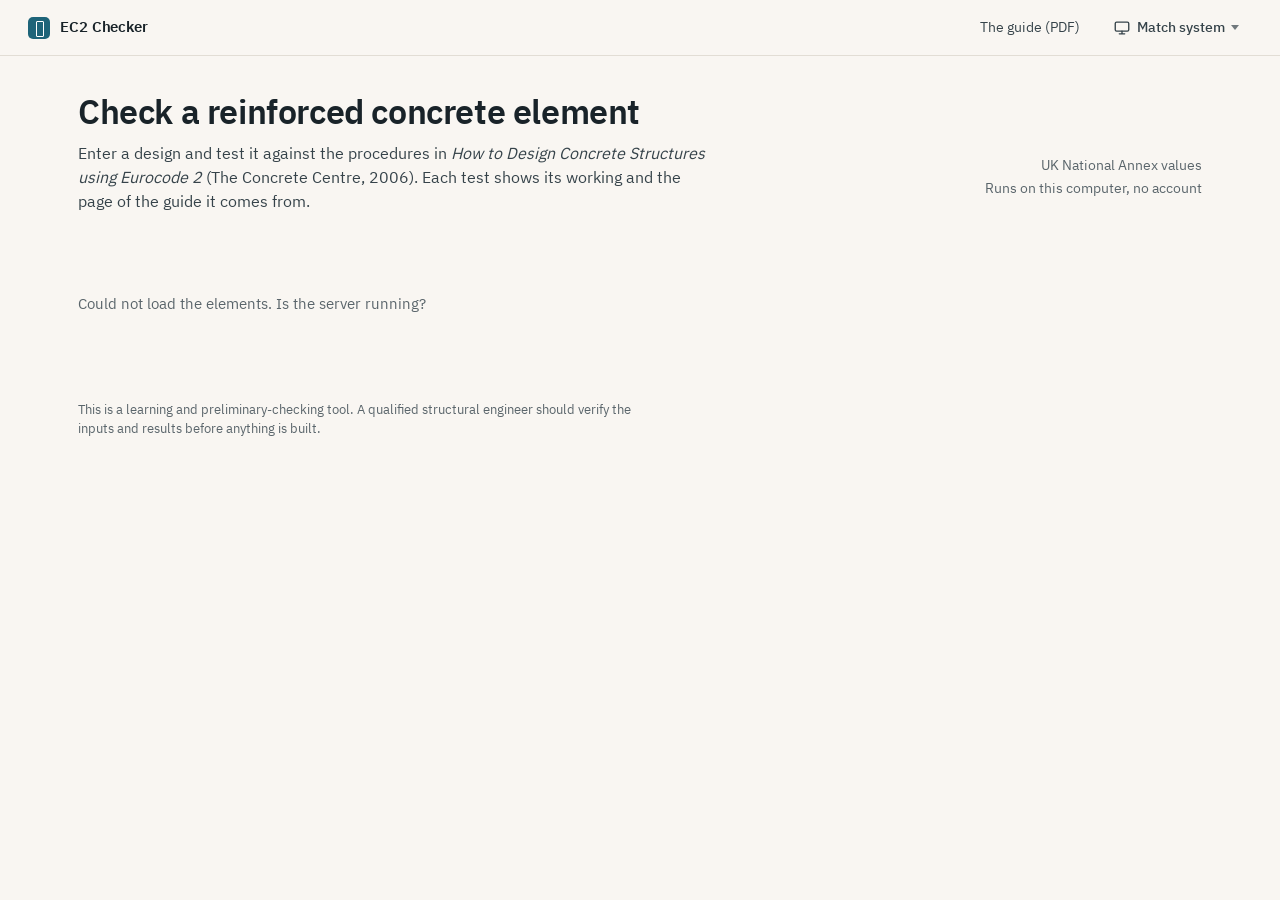
==== static/index.html @ 931ae2e0 "Redesign the landing page One focal panel for the available element, illustrated with the app's own " ====
<!doctype html>
<html lang="en">
<head>
  <meta charset="utf-8">
  <meta name="viewport" content="width=device-width, initial-scale=1">
  <title>EC2 Checker</title>
  <script>(function(){var p="system";try{p=localStorage.getItem("ec2.theme")||"system"}catch(e){}var d=p==="dark"||(p!=="light"&&window.matchMedia&&matchMedia("(prefers-color-scheme: dark)").matches);document.documentElement.dataset.theme=d?"dark":"light"})();</script>
  <link rel="icon" href="data:image/svg+xml,%3Csvg xmlns='http://www.w3.org/2000/svg' viewBox='0 0 32 32'%3E%3Crect width='32' height='32' rx='7' fill='%231e6479'/%3E%3Crect x='12' y='6' width='8' height='20' fill='none' stroke='%23fff' stroke-width='2'/%3E%3C/svg%3E">
  <link rel="stylesheet" href="/static/css/base.css">
  <link rel="stylesheet" href="/static/css/landing.css">
</head>
<body>
  <header class="topbar">
    <a class="brand" href="/"><span class="brand-mark" aria-hidden="true"></span><span class="brand-name">EC2 Checker</span></a>
    <span class="spacer"></span>
    <a class="link" href="/reference/guide.pdf" target="_blank" rel="noopener">The guide (PDF)</a>
    <span id="theme-slot"></span>
  </header>

  <main class="page">
    <section class="intro">
      <div>
        <h1>Check a reinforced concrete element</h1>
        <p class="lede">Enter a design and test it against the procedures in <em>How to Design Concrete Structures
          using Eurocode 2</em> (The Concrete Centre, 2006). Each test shows its working and the page of the guide
          it comes from.</p>
      </div>
      <p class="facts">UK National Annex values<br>Runs on this computer, no account</p>
    </section>

    <div id="elements" aria-live="polite"><p class="empty">Loading…</p></div>

    <p class="notice">This is a learning and preliminary-checking tool. A qualified structural engineer should
      verify the inputs and results before anything is built.</p>
  </main>

  <script type="module" src="/static/js/landing.js"></script>
</body>
</html>
---- static/css/base.css ----
/* EC2 Checker: Stone & Petrol theme. Tokens, light/dark modes and shared components. */

@font-face { font-family: "IBM Plex Sans"; src: url("../fonts/plex/IBMPlexSans-Regular.woff2") format("woff2"); font-weight: 400; font-display: swap; }
@font-face { font-family: "IBM Plex Sans"; src: url("../fonts/plex/IBMPlexSans-Medium.woff2") format("woff2"); font-weight: 500; font-display: swap; }
@font-face { font-family: "IBM Plex Sans"; src: url("../fonts/plex/IBMPlexSans-SemiBold.woff2") format("woff2"); font-weight: 600; font-display: swap; }
@font-face { font-family: "IBM Plex Sans"; src: url("../fonts/plex/IBMPlexSans-Bold.woff2") format("woff2"); font-weight: 700; font-display: swap; }
@font-face { font-family: "IBM Plex Mono"; src: url("../fonts/plex/IBMPlexMono-Regular.woff2") format("woff2"); font-weight: 400; font-display: swap; }
@font-face { font-family: "IBM Plex Mono"; src: url("../fonts/plex/IBMPlexMono-Medium.woff2") format("woff2"); font-weight: 500; font-display: swap; }
/* DejaVu covers any symbol Plex lacks (glyph-by-glyph fallback) */
@font-face { font-family: "EC2 Symbols"; src: url("../fonts/DejaVuSans.ttf") format("truetype"); }

:root {
  color-scheme: light;
  --bg: #f9f6f2;
  --surface: #fffdfa;
  --surface-2: #f3efe9;
  --surface-3: #ebe6de;
  --line: #e2ddd5;
  --line-strong: #cdc7bd;
  --text: #192329;
  --text-2: #36434a;
  --muted: #5a656b;
  --accent: #1e6479;
  --accent-hover: #174f60;
  --accent-soft: #e2eef1;
  --on-accent: #ffffff;
  --pass: #2b7440;
  --pass-soft: #e4efe6;
  --fail: #b33830;
  --fail-soft: #f8e5e2;
  --warn: #8f5d0a;
  --warn-soft: #f6ecd9;
  --info: #48658b;
  --info-soft: #e6ecf3;
  --na: #767d82;
  --na-soft: #ece9e4;
  --draw-ink: #192329;
  --draw-muted: #6a747a;
  --draw-accent: #1e6479;
  --draw-rule: #e2ddd5;
  --draw-concrete: #ece6db;
  --draw-grain: #c8bfae;
  --draw-steel: #192329;
  --draw-load: #b33830;
  --shadow-1: 0 1px 2px rgb(25 35 41 / 0.06);
  --shadow-2: 0 1px 2px rgb(25 35 41 / 0.06), 0 10px 30px -12px rgb(25 35 41 / 0.28);
  --ring: 0 0 0 3px rgb(30 100 121 / 0.28);
  --font-ui: "IBM Plex Sans", "EC2 Symbols", system-ui, sans-serif;
  --font-mono: "IBM Plex Mono", "EC2 Symbols", ui-monospace, monospace;
  --radius: 8px;
  --radius-lg: 12px;
}

:root[data-theme="dark"] {
  color-scheme: dark;
  --bg: #141b1e;
  --surface: #1c2427;
  --surface-2: #222b2f;
  --surface-3: #2a3438;
  --line: #2f383c;
  --line-strong: #414b50;
  --text: #eae7e2;
  --text-2: #cdd1d3;
  --muted: #9ea6ab;
  --accent: #70b8c6;
  --accent-hover: #8ccad6;
  --accent-soft: #1e353b;
  --on-accent: #0f1518;
  --pass: #73c385;
  --pass-soft: #1d3324;
  --fail: #ec7c6f;
  --fail-soft: #3b2321;
  --warn: #e3b667;
  --warn-soft: #382e1c;
  --info: #90b1da;
  --info-soft: #223040;
  --na: #8d969b;
  --na-soft: #283034;
  --draw-ink: #e2dfda;
  --draw-muted: #98a1a6;
  --draw-accent: #70b8c6;
  --draw-rule: #333c40;
  --draw-concrete: #2b3337;
  --draw-grain: #4a5457;
  --draw-steel: #eae7e2;
  --draw-load: #ec7c6f;
  --shadow-1: 0 1px 2px rgb(0 0 0 / 0.35);
  --shadow-2: 0 1px 2px rgb(0 0 0 / 0.4), 0 12px 32px -12px rgb(0 0 0 / 0.6);
  --ring: 0 0 0 3px rgb(112 184 198 / 0.35);
}

* { box-sizing: border-box; }
[hidden] { display: none !important; }
html { -webkit-text-size-adjust: 100%; }
body {
  margin: 0;
  font-family: var(--font-ui);
  font-size: 15px;
  line-height: 1.5;
  color: var(--text);
  background: var(--bg);
  -webkit-font-smoothing: antialiased;
}
:root[data-theme="dark"] body { font-weight: 350; }
a { color: var(--accent); text-underline-offset: 2px; }
a:hover { color: var(--accent-hover); }
sub, sup { font-size: 72%; line-height: 0; }
.num, .mono { font-family: var(--font-mono); font-variant-numeric: tabular-nums; }
.muted { color: var(--muted); }
:focus-visible { outline: none; box-shadow: var(--ring); border-radius: 4px; }

/* ------------------------------------------------------------ top bar */
.topbar {
  position: sticky; top: 0; z-index: 30;
  display: flex; align-items: center; gap: 20px;
  height: 56px; padding: 0 28px;
  background: color-mix(in srgb, var(--bg) 88%, transparent);
  backdrop-filter: blur(8px);
  border-bottom: 1px solid var(--line);
}
.brand { display: flex; align-items: center; gap: 10px; color: var(--text); text-decoration: none; font-weight: 600; }
.brand:hover { color: var(--text); }
.brand-mark { width: 22px; height: 22px; border-radius: 5px; background: var(--accent); position: relative; }
.brand-mark::after { content: ""; position: absolute; left: 8px; top: 4px; width: 6px; height: 14px; border: 1.5px solid var(--on-accent); border-radius: 1px; }
.brand-name { font-size: 15px; letter-spacing: -0.1px; }
.crumbs { display: flex; gap: 8px; align-items: center; font-size: 14px; color: var(--muted); }
.crumbs a { color: var(--muted); text-decoration: none; }
.crumbs a:hover { color: var(--text); }
.crumbs .sep { opacity: .5; }
.topbar .spacer { flex: 1; }
.topbar .link { color: var(--text-2); font-size: 14px; text-decoration: none; }
.topbar .link:hover { color: var(--accent); }

.page { max-width: 1180px; margin: 0 auto; padding: 36px 28px 72px; }
.page-head { margin-bottom: 28px; }
.context { color: var(--muted); font-size: 14px; margin: 0 0 6px; }
h1 { font-size: clamp(26px, 3.2vw, 34px); line-height: 1.15; font-weight: 600; letter-spacing: -0.4px; margin: 0 0 10px; }
h2 { font-size: 20px; font-weight: 600; letter-spacing: -0.2px; margin: 40px 0 14px; }
h3 { font-size: 16px; font-weight: 600; margin: 0; }
.lede { color: var(--text-2); max-width: 64ch; margin: 0; font-size: 16px; }

/* ------------------------------------------------------------ panels */
.panel { background: var(--surface); border: 1px solid var(--line); border-radius: var(--radius-lg); }
.panel-head { display: flex; align-items: center; gap: 12px; padding: 14px 18px; border-bottom: 1px solid var(--line); }
.panel-head .hint { margin-left: auto; color: var(--muted); font-size: 13px; }
.panel-body { padding: 18px; }

/* ------------------------------------------------------------ buttons */
.btn {
  display: inline-flex; align-items: center; justify-content: center; gap: 8px;
  height: 38px; padding: 0 16px; border-radius: var(--radius);
  border: 1px solid var(--line-strong); background: var(--surface); color: var(--text);
  font: inherit; font-size: 14px; font-weight: 500; cursor: pointer; text-decoration: none; white-space: nowrap;
}
.btn:hover { border-color: var(--muted); color: var(--text); }
.btn.primary { background: var(--accent); border-color: var(--accent); color: var(--on-accent); }
.btn.primary:hover { background: var(--accent-hover); border-color: var(--accent-hover); }
.btn.quiet { border-color: transparent; background: transparent; color: var(--text-2); }
.btn.quiet:hover { background: var(--surface-2); }
.btn.small { height: 32px; padding: 0 12px; font-size: 13.5px; }
.btn:disabled { opacity: .5; cursor: default; }
.btn .caret { width: 0; height: 0; border-left: 4px solid transparent; border-right: 4px solid transparent; border-top: 5px solid currentColor; opacity: .7; }
.actions { display: flex; flex-wrap: wrap; gap: 10px; align-items: center; }

/* ------------------------------------------------------------ menus and pop-overs */
[popover].menu, [popover].pop {
  margin: 0; inset: auto; position: fixed;
  background: var(--surface); color: var(--text);
  border: 1px solid var(--line-strong); border-radius: var(--radius);
  box-shadow: var(--shadow-2); padding: 6px;
}
[popover].menu { min-width: 220px; }
[popover].pop { width: min(420px, calc(100vw - 24px)); padding: 16px; }
.menu button, .menu a {
  display: flex; width: 100%; align-items: center; gap: 10px; padding: 8px 10px;
  border: 0; border-radius: 6px; background: none; color: var(--text); font: inherit; font-size: 14px;
  text-align: left; text-decoration: none; cursor: pointer;
}
.menu button:hover, .menu a:hover { background: var(--surface-2); color: var(--text); }
.menu .sub { display: block; color: var(--muted); font-size: 12.5px; }
.menu hr { border: 0; border-top: 1px solid var(--line); margin: 6px 4px; }
.menu button[aria-checked="true"]::after { content: "✓"; margin-left: auto; color: var(--accent); }
.theme-button { gap: 6px; }
.theme-button svg { flex: none; }
.pop h4 { margin: 0 0 4px; font-size: 15px; font-weight: 600; }
.pop p { margin: 0 0 12px; color: var(--muted); font-size: 13px; }

/* ------------------------------------------------------------ status */
.status { display: inline-flex; align-items: center; gap: 6px; font-size: 13px; font-weight: 500; white-space: nowrap; }
.status::before { content: ""; width: 8px; height: 8px; border-radius: 50%; background: currentColor; flex: none; }
.status.pass { color: var(--pass); }
.status.fail { color: var(--fail); }
.status.warn { color: var(--warn); }
.status.info { color: var(--info); }
.status.na { color: var(--na); }
.tag { display: inline-flex; align-items: center; gap: 6px; font-size: 12.5px; font-weight: 600; padding: 2px 8px; border-radius: 999px; }
.tag.pass { color: var(--pass); background: var(--pass-soft); }
.tag.fail { color: var(--fail); background: var(--fail-soft); }
.tag.warn { color: var(--warn); background: var(--warn-soft); }
.tag.info { color: var(--info); background: var(--info-soft); }
.tag.na { color: var(--na); background: var(--na-soft); }

.meter { display: flex; align-items: center; gap: 10px; }
.meter .track { position: relative; flex: 1; height: 6px; border-radius: 3px; background: var(--surface-3); overflow: hidden; }
.meter .track span { position: absolute; inset: 0 auto 0 0; border-radius: 3px; background: var(--pass); }
.meter .track span.warn { background: var(--warn); }
.meter .track span.fail { background: var(--fail); }
.meter .val { font-family: var(--font-mono); font-size: 13px; min-width: 40px; text-align: right; }

.notice { margin-top: 36px; color: var(--muted); font-size: 13px; max-width: 72ch; }
.empty { padding: 48px 0; color: var(--muted); }

/* ------------------------------------------------------------ drawings */
svg text { font-family: var(--font-ui); }
svg .num { font-family: var(--font-mono); }
svg .part { transition: stroke .2s, fill .2s; }
svg .part.is-fail { stroke: var(--fail) !important; }
svg .bars.is-fail circle { fill: var(--fail) !important; }
svg .part.is-hl { filter: drop-shadow(0 0 4px var(--accent)); }

@media (max-width: 720px) {
  .topbar { padding: 0 16px; gap: 12px; }
  .crumbs, .topbar .link, .theme-label { display: none; }
  .page { padding: 24px 16px 56px; }
}
@media (prefers-reduced-motion: reduce) {
  *, *::before, *::after { animation: none !important; transition: none !important; }
}
@media print {
  .topbar, .no-print { display: none !important; }
  body { background: #fff; }
}
---- static/css/landing.css ----
/* Landing page */

.intro { display: grid; grid-template-columns: minmax(0, 1fr) auto; gap: 32px; align-items: end; margin-bottom: 32px; }
.intro .facts { color: var(--muted); font-size: 13.5px; text-align: right; line-height: 1.7; }

.feature {
  display: grid; grid-template-columns: minmax(0, 1.05fr) minmax(0, 1fr); gap: 0;
  background: var(--surface); border: 1px solid var(--line); border-radius: var(--radius-lg); overflow: hidden;
}
.feature .copy { padding: 30px 32px 28px; display: flex; flex-direction: column; gap: 14px; }
.feature .kicker { color: var(--accent); font-weight: 600; font-size: 14px; }
.feature h2 { margin: 0; font-size: 28px; letter-spacing: -0.4px; }
.feature p { margin: 0; color: var(--text-2); max-width: 52ch; }
.feature ul { margin: 0; padding: 0; list-style: none; display: grid; grid-template-columns: 1fr 1fr; gap: 6px 18px; font-size: 14px; color: var(--text-2); }
.feature li { position: relative; padding-left: 16px; }
.feature li::before { content: ""; position: absolute; left: 0; top: 0.62em; width: 7px; height: 1.5px; background: var(--accent); }
.feature .go { margin-top: 6px; display: flex; gap: 14px; align-items: center; flex-wrap: wrap; }
.feature .go .note { color: var(--muted); font-size: 13px; }
.feature .art { background: var(--surface-2); border-left: 1px solid var(--line); display: grid; grid-template-columns: 1.3fr 1fr; align-items: center; padding: 10px 8px; }
.feature .art svg { width: 100%; height: auto; display: block; }

.next { margin-top: 44px; }
.next h2 { margin: 0 0 6px; font-size: 17px; }
.next .lede { font-size: 14px; color: var(--muted); margin-bottom: 12px; }
.next-list { list-style: none; margin: 0; padding: 0; border-top: 1px solid var(--line); }
.next-list li { display: grid; grid-template-columns: 180px 70px minmax(0, 1fr); gap: 16px; padding: 12px 4px; border-bottom: 1px solid var(--line); font-size: 14px; align-items: baseline; }
.next-list .name { font-weight: 600; color: var(--text); }
.next-list .ch { color: var(--muted); font-family: var(--font-mono); font-size: 13px; }
.next-list .what { color: var(--text-2); }

@media (max-width: 900px) {
  .intro { grid-template-columns: 1fr; }
  .intro .facts { text-align: left; }
  .feature { grid-template-columns: 1fr; }
  .feature .art { border-left: 0; border-top: 1px solid var(--line); }
  .feature ul { grid-template-columns: 1fr; }
  .next-list li { grid-template-columns: 1fr auto; }
  .next-list .what { grid-column: 1 / -1; }
}
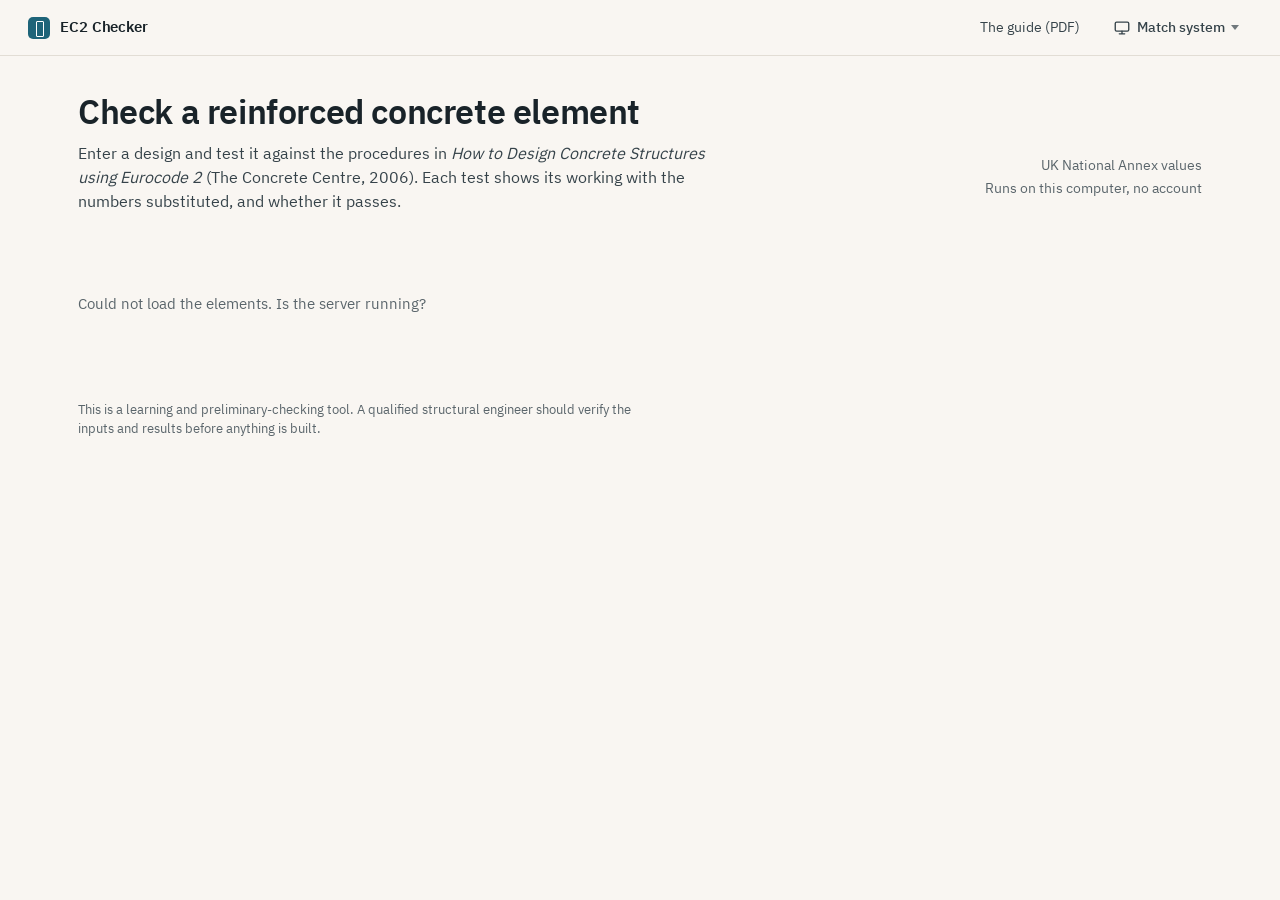
==== commit 009b9bf8: "Add the beam input page and open the beam on the landing page The user picks a rectangular or flange" ====
--- a/static/index.html
+++ b/static/index.html
@@ -22,8 +22,8 @@
       <div>
         <h1>Check a reinforced concrete element</h1>
         <p class="lede">Enter a design and test it against the procedures in <em>How to Design Concrete Structures
-          using Eurocode 2</em> (The Concrete Centre, 2006). Each test shows its working and the page of the guide
-          it comes from.</p>
+          using Eurocode 2</em> (The Concrete Centre, 2006). Each test shows its working with the
+          numbers substituted, and whether it passes.</p>
       </div>
       <p class="facts">UK National Annex values<br>Runs on this computer, no account</p>
     </section>
--- a/static/css/base.css
+++ b/static/css/base.css
@@ -177,7 +177,8 @@
   text-align: left; text-decoration: none; cursor: pointer;
 }
 .menu button:hover, .menu a:hover { background: var(--surface-2); color: var(--text); }
-.menu .sub { display: block; color: var(--muted); font-size: 12.5px; }
+.menu button:has(.sub) { flex-wrap: wrap; row-gap: 0; }
+.menu .sub { flex-basis: 100%; color: var(--muted); font-size: 12.5px; }
 .menu hr { border: 0; border-top: 1px solid var(--line); margin: 6px 4px; }
 .menu button[aria-checked="true"]::after { content: "✓"; margin-left: auto; color: var(--accent); }
 .theme-button { gap: 6px; }
@@ -193,12 +194,6 @@
 .status.warn { color: var(--warn); }
 .status.info { color: var(--info); }
 .status.na { color: var(--na); }
-.tag { display: inline-flex; align-items: center; gap: 6px; font-size: 12.5px; font-weight: 600; padding: 2px 8px; border-radius: 999px; }
-.tag.pass { color: var(--pass); background: var(--pass-soft); }
-.tag.fail { color: var(--fail); background: var(--fail-soft); }
-.tag.warn { color: var(--warn); background: var(--warn-soft); }
-.tag.info { color: var(--info); background: var(--info-soft); }
-.tag.na { color: var(--na); background: var(--na-soft); }
 
 .meter { display: flex; align-items: center; gap: 10px; }
 .meter .track { position: relative; flex: 1; height: 6px; border-radius: 3px; background: var(--surface-3); overflow: hidden; }
--- a/static/css/landing.css
+++ b/static/css/landing.css
@@ -37,3 +37,6 @@
   .next-list li { grid-template-columns: 1fr auto; }
   .next-list .what { grid-column: 1 / -1; }
 }
+.feature + .feature { margin-top: 18px; }
+.feature .art-beam { grid-template-columns: 1fr; gap: 4px; padding: 14px 18px; }
+.feature .art-beam svg:first-child { max-height: 250px; }
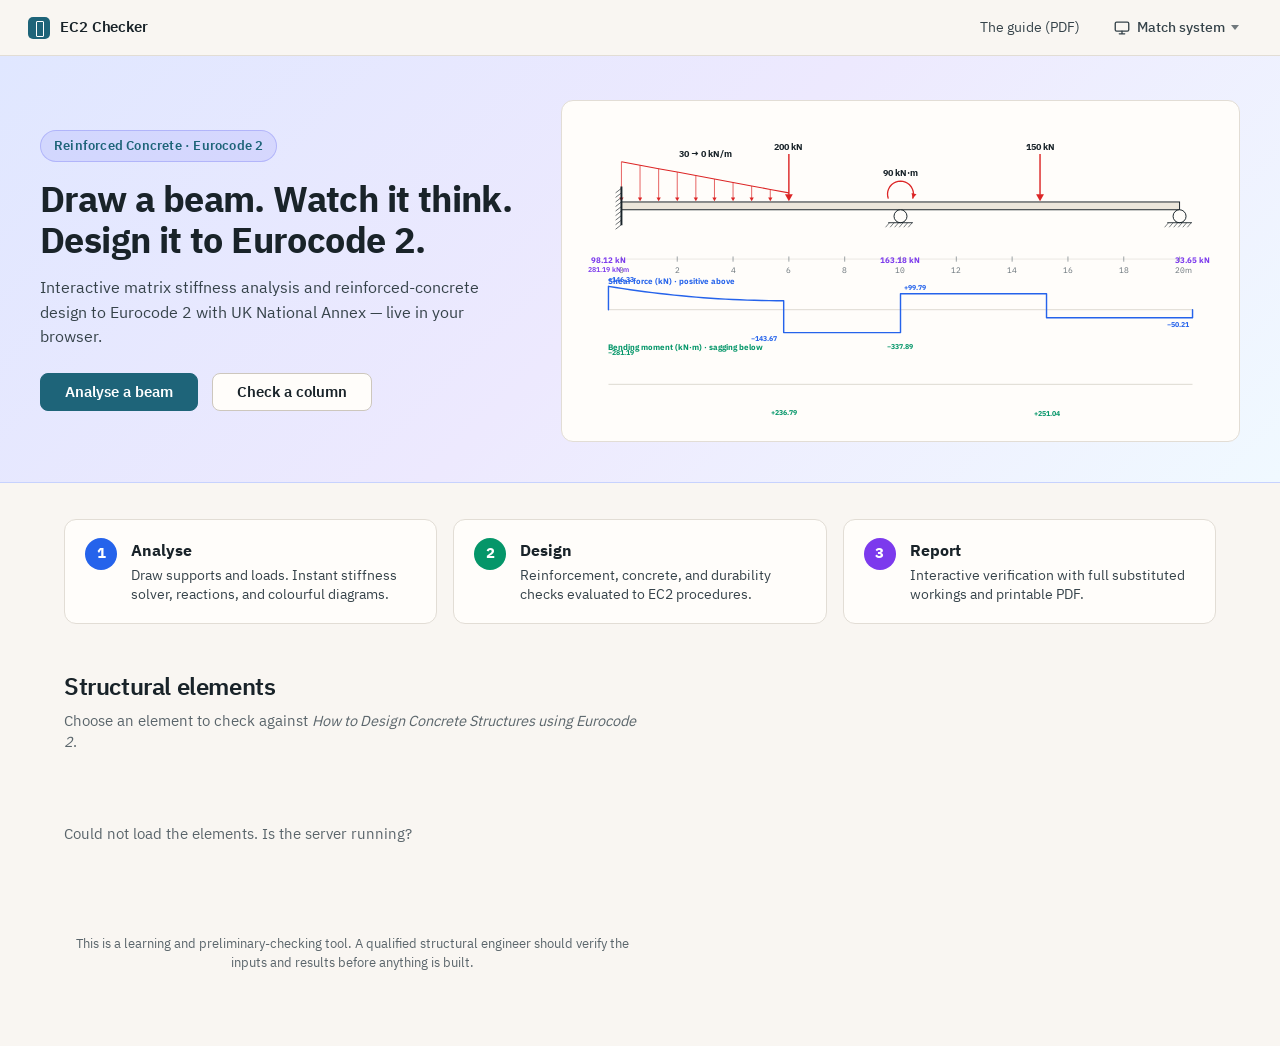
==== commit 27a2d249: "Redesign home page with colourful theme and hero animation" ====
--- a/static/index.html
+++ b/static/index.html
@@ -3,7 +3,7 @@
 <head>
   <meta charset="utf-8">
   <meta name="viewport" content="width=device-width, initial-scale=1">
-  <title>EC2 Checker</title>
+  <title>EC2 Checker · Reinforced Concrete to Eurocode 2</title>
   <script>(function(){var p="system";try{p=localStorage.getItem("ec2.theme")||"system"}catch(e){}var d=p==="dark"||(p!=="light"&&window.matchMedia&&matchMedia("(prefers-color-scheme: dark)").matches);document.documentElement.dataset.theme=d?"dark":"light"})();</script>
   <link rel="icon" href="data:image/svg+xml,%3Csvg xmlns='http://www.w3.org/2000/svg' viewBox='0 0 32 32'%3E%3Crect width='32' height='32' rx='7' fill='%231e6479'/%3E%3Crect x='12' y='6' width='8' height='20' fill='none' stroke='%23fff' stroke-width='2'/%3E%3C/svg%3E">
   <link rel="stylesheet" href="/static/css/base.css">
@@ -17,18 +17,56 @@
     <span id="theme-slot"></span>
   </header>
 
-  <main class="page">
-    <section class="intro">
-      <div>
-        <h1>Check a reinforced concrete element</h1>
-        <p class="lede">Enter a design and test it against the procedures in <em>How to Design Concrete Structures
-          using Eurocode 2</em> (The Concrete Centre, 2006). Each test shows its working with the
-          numbers substituted, and whether it passes.</p>
+  <section class="hero-band">
+    <div class="hero-container">
+      <div class="hero-copy">
+        <span class="hero-badge">Reinforced Concrete · Eurocode 2</span>
+        <h1 class="hero-title">Draw a beam. Watch it think. Design it to Eurocode 2.</h1>
+        <p class="hero-sub">Interactive matrix stiffness analysis and reinforced-concrete design to Eurocode 2 with UK National Annex — live in your browser.</p>
+        <div class="hero-actions">
+          <a class="btn primary btn-hero" href="/beam">Analyse a beam</a>
+          <a class="btn btn-hero btn-secondary" href="/column">Check a column</a>
+        </div>
       </div>
-      <p class="facts">UK National Annex values<br>Runs on this computer, no account</p>
+      <div class="hero-art" id="hero-animation" aria-label="Interactive beam analysis animation" role="region"></div>
+    </div>
+  </section>
+
+  <main class="page landing-page">
+    <section class="how-it-works" aria-label="How it works">
+      <div class="how-step step-analyse">
+        <div class="how-num">1</div>
+        <div class="how-body">
+          <h3>Analyse</h3>
+          <p>Draw supports and loads. Instant stiffness solver, reactions, and colourful diagrams.</p>
+        </div>
+      </div>
+      <div class="how-step step-design">
+        <div class="how-num">2</div>
+        <div class="how-body">
+          <h3>Design</h3>
+          <p>Reinforcement, concrete, and durability checks evaluated to EC2 procedures.</p>
+        </div>
+      </div>
+      <div class="how-step step-report">
+        <div class="how-num">3</div>
+        <div class="how-body">
+          <h3>Report</h3>
+          <p>Interactive verification with full substituted workings and printable PDF.</p>
+        </div>
+      </div>
     </section>
 
-    <div id="elements" aria-live="polite"><p class="empty">Loading…</p></div>
+    <section class="elements-section">
+      <div class="section-head">
+        <h2>Structural elements</h2>
+        <p class="lede">Choose an element to check against <em>How to Design Concrete Structures using Eurocode 2</em>.</p>
+      </div>
+
+      <div id="elements" aria-live="polite">
+        <p class="empty">Loading…</p>
+      </div>
+    </section>
 
     <p class="notice">This is a learning and preliminary-checking tool. A qualified structural engineer should
       verify the inputs and results before anything is built.</p>
--- a/static/css/base.css
+++ b/static/css/base.css
@@ -41,7 +41,14 @@
   --draw-concrete: #ece6db;
   --draw-grain: #c8bfae;
   --draw-steel: #192329;
-  --draw-load: #b33830;
+  --draw-load: #DC2626;
+  --draw-sfd: #2563EB;
+  --draw-bmd: #059669;
+  --draw-react: #7C3AED;
+  --draw-defl: #D97706;
+  --draw-node: #EA580C;
+  --draw-elem: #0D9488;
+  --draw-dof: #4F46E5;
   --shadow-1: 0 1px 2px rgb(25 35 41 / 0.06);
   --shadow-2: 0 1px 2px rgb(25 35 41 / 0.06), 0 10px 30px -12px rgb(25 35 41 / 0.28);
   --ring: 0 0 0 3px rgb(30 100 121 / 0.28);
@@ -83,7 +90,14 @@
   --draw-concrete: #2b3337;
   --draw-grain: #4a5457;
   --draw-steel: #eae7e2;
-  --draw-load: #ec7c6f;
+  --draw-load: #F87171;
+  --draw-sfd: #60A5FA;
+  --draw-bmd: #34D399;
+  --draw-react: #A78BFA;
+  --draw-defl: #FBBF24;
+  --draw-node: #FB923C;
+  --draw-elem: #2DD4BF;
+  --draw-dof: #818CF8;
   --shadow-1: 0 1px 2px rgb(0 0 0 / 0.35);
   --shadow-2: 0 1px 2px rgb(0 0 0 / 0.4), 0 12px 32px -12px rgb(0 0 0 / 0.6);
   --ring: 0 0 0 3px rgb(112 184 198 / 0.35);
@@ -225,3 +239,6 @@
   .topbar, .no-print { display: none !important; }
   body { background: #fff; }
 }
+
+/* figures drawn from the server's figure descriptions */
+.fig-spec .fig-text { font-family: var(--font-ui); font-variant-numeric: tabular-nums; }
--- a/static/css/landing.css
+++ b/static/css/landing.css
@@ -1,42 +1,440 @@
-/* Landing page */
-
-.intro { display: grid; grid-template-columns: minmax(0, 1fr) auto; gap: 32px; align-items: end; margin-bottom: 32px; }
-.intro .facts { color: var(--muted); font-size: 13.5px; text-align: right; line-height: 1.7; }
-
-.feature {
-  display: grid; grid-template-columns: minmax(0, 1.05fr) minmax(0, 1fr); gap: 0;
-  background: var(--surface); border: 1px solid var(--line); border-radius: var(--radius-lg); overflow: hidden;
-}
-.feature .copy { padding: 30px 32px 28px; display: flex; flex-direction: column; gap: 14px; }
-.feature .kicker { color: var(--accent); font-weight: 600; font-size: 14px; }
-.feature h2 { margin: 0; font-size: 28px; letter-spacing: -0.4px; }
-.feature p { margin: 0; color: var(--text-2); max-width: 52ch; }
-.feature ul { margin: 0; padding: 0; list-style: none; display: grid; grid-template-columns: 1fr 1fr; gap: 6px 18px; font-size: 14px; color: var(--text-2); }
-.feature li { position: relative; padding-left: 16px; }
-.feature li::before { content: ""; position: absolute; left: 0; top: 0.62em; width: 7px; height: 1.5px; background: var(--accent); }
-.feature .go { margin-top: 6px; display: flex; gap: 14px; align-items: center; flex-wrap: wrap; }
-.feature .go .note { color: var(--muted); font-size: 13px; }
-.feature .art { background: var(--surface-2); border-left: 1px solid var(--line); display: grid; grid-template-columns: 1.3fr 1fr; align-items: center; padding: 10px 8px; }
-.feature .art svg { width: 100%; height: auto; display: block; }
-
-.next { margin-top: 44px; }
-.next h2 { margin: 0 0 6px; font-size: 17px; }
-.next .lede { font-size: 14px; color: var(--muted); margin-bottom: 12px; }
-.next-list { list-style: none; margin: 0; padding: 0; border-top: 1px solid var(--line); }
-.next-list li { display: grid; grid-template-columns: 180px 70px minmax(0, 1fr); gap: 16px; padding: 12px 4px; border-bottom: 1px solid var(--line); font-size: 14px; align-items: baseline; }
-.next-list .name { font-weight: 600; color: var(--text); }
-.next-list .ch { color: var(--muted); font-family: var(--font-mono); font-size: 13px; }
-.next-list .what { color: var(--text-2); }
-
+/* Landing page styles */
+
+/* Hero full-width band */
+.hero-band {
+  width: 100%;
+  background: linear-gradient(135deg, #E0E7FF 0%, #EDE9FE 50%, #F0F9FF 100%);
+  border-bottom: 1px solid #C7D2FE;
+  padding: 44px 24px 40px;
+  box-sizing: border-box;
+}
+
+:root[data-theme="dark"] .hero-band {
+  background: linear-gradient(135deg, #06080E 0%, #0A0F1E 50%, #0F0A1E 100%);
+  border-bottom: 1px solid #1E2A4A;
+}
+
+.hero-container {
+  max-width: 1200px;
+  margin: 0 auto;
+  display: grid;
+  grid-template-columns: minmax(0, 1fr) minmax(0, 1.4fr);
+  gap: 36px;
+  align-items: center;
+}
+
+.hero-copy {
+  display: flex;
+  flex-direction: column;
+  align-items: flex-start;
+}
+
+.hero-badge {
+  display: inline-block;
+  padding: 5px 13px;
+  border-radius: 999px;
+  background: rgba(99, 102, 241, 0.12);
+  border: 1px solid rgba(99, 102, 241, 0.3);
+  font-size: 13px;
+  font-weight: 600;
+  color: var(--accent);
+  margin-bottom: 16px;
+  letter-spacing: 0.2px;
+}
+
+.hero-title {
+  font-size: 36px;
+  line-height: 1.15;
+  letter-spacing: -0.6px;
+  margin: 0 0 14px;
+  color: var(--text);
+  font-weight: 800;
+}
+
+.hero-sub {
+  font-size: 16px;
+  line-height: 1.55;
+  color: var(--text-2);
+  margin: 0 0 24px;
+  max-width: 46ch;
+}
+
+.hero-actions {
+  display: flex;
+  gap: 14px;
+  flex-wrap: wrap;
+}
+
+.btn-hero {
+  padding: 12px 24px;
+  font-size: 15px;
+  font-weight: 600;
+  border-radius: var(--radius);
+  text-decoration: none;
+  display: inline-flex;
+  align-items: center;
+  justify-content: center;
+  transition: transform 0.15s, box-shadow 0.15s;
+}
+
+.btn-hero:hover {
+  transform: translateY(-2px);
+  box-shadow: var(--shadow);
+}
+
+.btn-secondary {
+  background: var(--surface);
+  color: var(--text);
+  border: 1px solid var(--line-strong);
+}
+
+.btn-secondary:hover {
+  background: var(--surface-2);
+}
+
+/* Hero preview art */
+.hero-art {
+  background: var(--surface);
+  border: 1px solid var(--line);
+  border-radius: var(--radius-lg);
+  padding: 14px;
+  box-shadow: var(--shadow);
+  overflow: hidden;
+  position: relative;
+  cursor: pointer;
+}
+
+.hero-art svg {
+  width: 100%;
+  height: auto;
+  display: block;
+}
+
+/* Page container */
+.landing-page {
+  max-width: 1200px;
+  padding: 0 24px 60px;
+  margin: 0 auto;
+}
+
+/* How it works strip */
+.how-it-works {
+  display: grid;
+  grid-template-columns: repeat(3, 1fr);
+  gap: 16px;
+  margin: 36px 0 44px;
+}
+
+.how-step {
+  display: flex;
+  align-items: flex-start;
+  gap: 14px;
+  background: var(--surface);
+  border: 1px solid var(--line);
+  border-radius: var(--radius-lg);
+  padding: 18px 20px;
+  transition: transform 0.15s, border-color 0.15s, box-shadow 0.15s;
+}
+
+.how-step:hover {
+  transform: translateY(-2px);
+  border-color: var(--line-strong);
+  box-shadow: var(--shadow-sm);
+}
+
+.how-num {
+  width: 32px;
+  height: 32px;
+  border-radius: 50%;
+  display: flex;
+  align-items: center;
+  justify-content: center;
+  font-size: 15px;
+  font-weight: 700;
+  color: #fff;
+  flex-shrink: 0;
+}
+
+.step-analyse .how-num { background: var(--draw-sfd, #2563EB); }
+.step-design .how-num { background: var(--draw-bmd, #059669); }
+.step-report .how-num { background: var(--draw-react, #7C3AED); }
+
+.how-body h3 {
+  margin: 0 0 4px;
+  font-size: 16px;
+  font-weight: 700;
+  color: var(--text);
+}
+
+.how-body p {
+  margin: 0;
+  font-size: 13.5px;
+  line-height: 1.45;
+  color: var(--text-2);
+}
+
+/* Elements section */
+.elements-section {
+  margin-top: 10px;
+}
+
+.section-head {
+  margin-bottom: 22px;
+}
+
+.section-head h2 {
+  margin: 0 0 6px;
+  font-size: 24px;
+  letter-spacing: -0.4px;
+}
+
+.section-head .lede {
+  font-size: 14.5px;
+  color: var(--muted);
+  margin: 0;
+}
+
+.element-cards-grid {
+  display: flex;
+  flex-direction: column;
+  gap: 22px;
+}
+
+/* Active element card */
+.card-element {
+  display: grid;
+  grid-template-columns: minmax(0, 1.15fr) minmax(0, 1fr);
+  gap: 0;
+  background: var(--surface);
+  border: 1px solid var(--line);
+  border-top: 4px solid var(--card-accent, var(--accent));
+  border-radius: var(--radius-lg);
+  overflow: hidden;
+  transition: transform 0.2s, box-shadow 0.2s;
+}
+
+.card-element:hover {
+  transform: translateY(-3px);
+  box-shadow: var(--shadow-lg);
+}
+
+.card-copy {
+  padding: 26px 28px 24px;
+  display: flex;
+  flex-direction: column;
+  gap: 12px;
+}
+
+.card-kicker {
+  font-size: 12.5px;
+  font-weight: 600;
+  color: var(--card-accent, var(--accent));
+  text-transform: uppercase;
+  letter-spacing: 0.5px;
+}
+
+.card-title {
+  margin: 0;
+  font-size: 26px;
+  letter-spacing: -0.4px;
+  color: var(--text);
+}
+
+.card-summary {
+  margin: 0;
+  color: var(--text-2);
+  font-size: 14px;
+  line-height: 1.5;
+}
+
+.chips-list {
+  display: flex;
+  flex-wrap: wrap;
+  gap: 6px;
+  margin-top: 2px;
+}
+
+.chip {
+  background: var(--surface-2);
+  border: 1px solid var(--line);
+  border-radius: 999px;
+  padding: 3px 10px;
+  font-size: 12.5px;
+  font-weight: 500;
+  color: var(--text-2);
+}
+
+.card-action {
+  margin-top: 8px;
+  display: flex;
+  align-items: center;
+  gap: 12px;
+  flex-wrap: wrap;
+}
+
+.card-action .note {
+  color: var(--muted);
+  font-size: 13px;
+}
+
+.card-art {
+  background: var(--surface-2);
+  border-left: 1px solid var(--line);
+  display: grid;
+  grid-template-columns: 1.3fr 1fr;
+  align-items: center;
+  padding: 12px 14px;
+  gap: 10px;
+}
+
+.card-art.art-beam {
+  grid-template-columns: 1fr;
+  gap: 6px;
+}
+
+.card-art svg {
+  width: 100%;
+  height: auto;
+  display: block;
+}
+
+/* Planned tiles */
+.planned-section {
+  margin-top: 40px;
+}
+
+.planned-section h3 {
+  font-size: 18px;
+  letter-spacing: -0.2px;
+  margin: 0 0 6px;
+  color: var(--text);
+}
+
+.planned-section .lede {
+  font-size: 14px;
+  color: var(--muted);
+  margin: 0 0 16px;
+}
+
+.planned-grid {
+  display: grid;
+  grid-template-columns: repeat(auto-fit, minmax(200px, 1fr));
+  gap: 14px;
+}
+
+.tile-planned {
+  background: var(--surface);
+  border: 1px solid var(--line);
+  border-top: 3px solid var(--tile-color, var(--line-strong));
+  border-radius: var(--radius);
+  padding: 14px 16px;
+  display: flex;
+  flex-direction: column;
+  gap: 8px;
+  transition: transform 0.15s, box-shadow 0.15s;
+}
+
+.tile-planned:hover {
+  transform: translateY(-2px);
+  box-shadow: var(--shadow-sm);
+}
+
+.tile-top {
+  display: flex;
+  align-items: center;
+  justify-content: space-between;
+}
+
+.tile-name {
+  font-weight: 700;
+  font-size: 15px;
+  color: var(--text);
+}
+
+.tile-badge {
+  font-size: 11px;
+  font-weight: 600;
+  background: var(--surface-2);
+  color: var(--muted);
+  padding: 2px 7px;
+  border-radius: 999px;
+  border: 1px solid var(--line);
+}
+
+.tile-chapter {
+  font-size: 12px;
+  font-family: var(--font-mono);
+  color: var(--muted);
+}
+
+.tile-desc {
+  font-size: 13px;
+  color: var(--text-2);
+  line-height: 1.4;
+  margin: 0;
+}
+
+/* Notice */
+.notice {
+  margin-top: 40px;
+  font-size: 13px;
+  color: var(--muted);
+  text-align: center;
+  line-height: 1.5;
+}
+
+/* Responsive adjustments */
 @media (max-width: 900px) {
-  .intro { grid-template-columns: 1fr; }
-  .intro .facts { text-align: left; }
-  .feature { grid-template-columns: 1fr; }
-  .feature .art { border-left: 0; border-top: 1px solid var(--line); }
-  .feature ul { grid-template-columns: 1fr; }
-  .next-list li { grid-template-columns: 1fr auto; }
-  .next-list .what { grid-column: 1 / -1; }
-}
-.feature + .feature { margin-top: 18px; }
-.feature .art-beam { grid-template-columns: 1fr; gap: 4px; padding: 14px 18px; }
-.feature .art-beam svg:first-child { max-height: 250px; }
+  .hero-container {
+    grid-template-columns: 1fr;
+    gap: 24px;
+  }
+  .hero-title {
+    font-size: 28px;
+  }
+  .how-it-works {
+    grid-template-columns: 1fr;
+    gap: 12px;
+  }
+  .card-element {
+    grid-template-columns: 1fr;
+  }
+  .card-art {
+    border-left: 0;
+    border-top: 1px solid var(--line);
+  }
+}
+
+@media (max-width: 480px) {
+  .hero-band {
+    padding: 32px 16px;
+  }
+  .landing-page {
+    padding: 0 16px 40px;
+  }
+  .hero-title {
+    font-size: 24px;
+  }
+  .hero-actions {
+    flex-direction: column;
+    width: 100%;
+  }
+  .btn-hero {
+    width: 100%;
+  }
+  .card-copy {
+    padding: 18px 16px;
+  }
+}
+
+/* prefers-reduced-motion: disable all CSS transitions and animations */
+@media (prefers-reduced-motion: reduce) {
+  .hero-art *,
+  .how-step,
+  .card-element,
+  .tile-planned,
+  .btn-hero {
+    animation: none !important;
+    transition: none !important;
+  }
+}
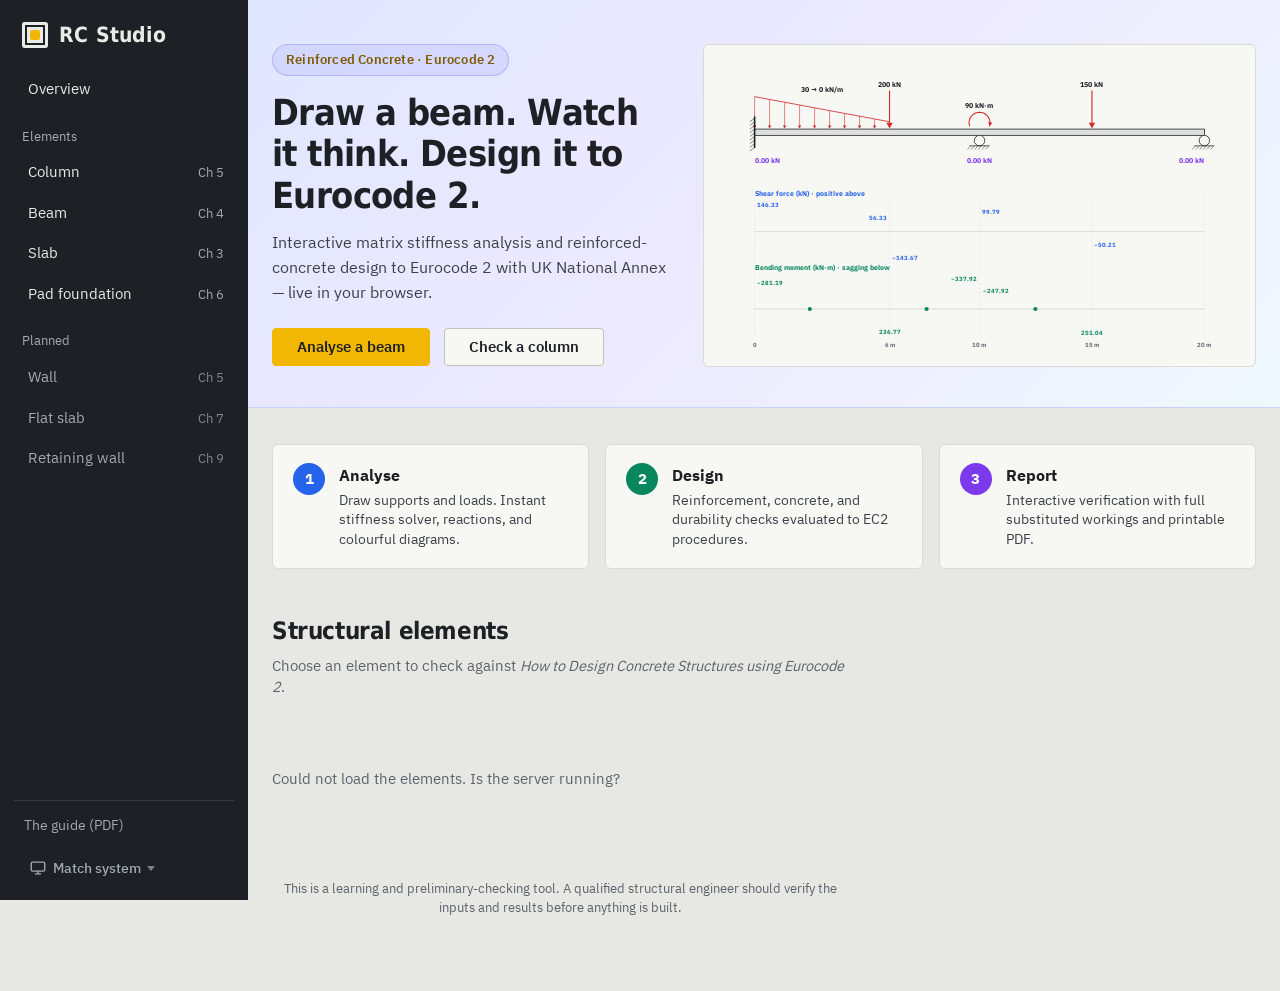
==== commit f217be84: "RC Studio: design notes, theme tokens, graphite sidebar and new name - DESIGN-Edwin.md: the idea, pa" ====
--- a/static/index.html
+++ b/static/index.html
@@ -3,15 +3,15 @@
 <head>
   <meta charset="utf-8">
   <meta name="viewport" content="width=device-width, initial-scale=1">
-  <title>EC2 Checker · Reinforced Concrete to Eurocode 2</title>
+  <title>RC Studio · Reinforced concrete to Eurocode 2</title>
   <script>(function(){var p="system";try{p=localStorage.getItem("ec2.theme")||"system"}catch(e){}var d=p==="dark"||(p!=="light"&&window.matchMedia&&matchMedia("(prefers-color-scheme: dark)").matches);document.documentElement.dataset.theme=d?"dark":"light"})();</script>
-  <link rel="icon" href="data:image/svg+xml,%3Csvg xmlns='http://www.w3.org/2000/svg' viewBox='0 0 32 32'%3E%3Crect width='32' height='32' rx='7' fill='%231e6479'/%3E%3Crect x='12' y='6' width='8' height='20' fill='none' stroke='%23fff' stroke-width='2'/%3E%3C/svg%3E">
+  <link rel="icon" href="data:image/svg+xml,%3Csvg xmlns='http://www.w3.org/2000/svg' viewBox='0 0 32 32'%3E%3Crect width='32' height='32' rx='5' fill='%231d2125'/%3E%3Crect x='6' y='6' width='20' height='20' rx='2' fill='none' stroke='%23e9ebe7' stroke-width='3'/%3E%3Crect x='12' y='12' width='8' height='8' rx='1.5' fill='%23f2b705'/%3E%3C/svg%3E">
   <link rel="stylesheet" href="/static/css/base.css">
   <link rel="stylesheet" href="/static/css/landing.css">
 </head>
 <body>
   <header class="topbar">
-    <a class="brand" href="/"><span class="brand-mark" aria-hidden="true"></span><span class="brand-name">EC2 Checker</span></a>
+    <a class="brand" href="/"><span class="brand-mark" aria-hidden="true"></span><span class="brand-name">RC Studio</span></a>
     <span class="spacer"></span>
     <a class="link" href="/reference/guide.pdf" target="_blank" rel="noopener">The guide (PDF)</a>
     <span id="theme-slot"></span>
--- a/static/css/base.css
+++ b/static/css/base.css
@@ -1,4 +1,4 @@
-/* EC2 Checker: Stone & Petrol theme. Tokens, light/dark modes and shared components. */
+/* RC Studio: tokens, light/dark modes and shared components. */
 
 @font-face { font-family: "IBM Plex Sans"; src: url("../fonts/plex/IBMPlexSans-Regular.woff2") format("woff2"); font-weight: 400; font-display: swap; }
 @font-face { font-family: "IBM Plex Sans"; src: url("../fonts/plex/IBMPlexSans-Medium.woff2") format("woff2"); font-weight: 500; font-display: swap; }
@@ -9,98 +9,120 @@
 /* DejaVu covers any symbol Plex lacks (glyph-by-glyph fallback) */
 @font-face { font-family: "EC2 Symbols"; src: url("../fonts/DejaVuSans.ttf") format("truetype"); }
 
+/* RC Studio (Edwin): cement surfaces, a graphite tool frame and tag yellow as the one signal colour.
+   DejaVu Sans Condensed Bold for display type. See DESIGN-Edwin.md. */
+@font-face { font-family: "RC Display"; src: url("../fonts/DejaVuSansCondensed-Bold.ttf") format("truetype"); font-weight: 700; font-display: swap; }
+
 :root {
   color-scheme: light;
-  --bg: #f9f6f2;
-  --surface: #fffdfa;
-  --surface-2: #f3efe9;
-  --surface-3: #ebe6de;
-  --line: #e2ddd5;
-  --line-strong: #cdc7bd;
-  --text: #192329;
-  --text-2: #36434a;
-  --muted: #5a656b;
-  --accent: #1e6479;
-  --accent-hover: #174f60;
-  --accent-soft: #e2eef1;
+  --bg: #e7e8e4;
+  --surface: #f7f7f4;
+  --surface-2: #eeefeb;
+  --surface-3: #e1e3de;
+  --line: #d9dbd5;
+  --line-strong: #bfc3bc;
+  --text: #1d2125;
+  --text-2: #3a4148;
+  --muted: #5b636b;
+  --accent: #7d5a00;
+  --accent-hover: #5f4400;
+  --accent-soft: #f6ebc4;
   --on-accent: #ffffff;
-  --pass: #2b7440;
-  --pass-soft: #e4efe6;
-  --fail: #b33830;
-  --fail-soft: #f8e5e2;
-  --warn: #8f5d0a;
-  --warn-soft: #f6ecd9;
-  --info: #48658b;
-  --info-soft: #e6ecf3;
-  --na: #767d82;
-  --na-soft: #ece9e4;
-  --draw-ink: #192329;
-  --draw-muted: #6a747a;
-  --draw-accent: #1e6479;
-  --draw-rule: #e2ddd5;
-  --draw-concrete: #ece6db;
-  --draw-grain: #c8bfae;
-  --draw-steel: #192329;
-  --draw-load: #DC2626;
-  --draw-sfd: #2563EB;
-  --draw-bmd: #059669;
-  --draw-react: #7C3AED;
-  --draw-defl: #D97706;
-  --draw-node: #EA580C;
-  --draw-elem: #0D9488;
-  --draw-dof: #4F46E5;
-  --shadow-1: 0 1px 2px rgb(25 35 41 / 0.06);
-  --shadow-2: 0 1px 2px rgb(25 35 41 / 0.06), 0 10px 30px -12px rgb(25 35 41 / 0.28);
-  --ring: 0 0 0 3px rgb(30 100 121 / 0.28);
+  --signal: #f2b705;
+  --signal-hover: #ffc824;
+  --on-signal: #1d2125;
+  --chrome: #1d2125;
+  --chrome-2: #272c31;
+  --chrome-line: #353b41;
+  --chrome-text: #e9ebe7;
+  --chrome-muted: #a3aab0;
+  --pass: #1f6b35;
+  --pass-soft: #e3efe6;
+  --fail: #b0261b;
+  --fail-soft: #f9e3e0;
+  --warn: #9a4a00;
+  --warn-soft: #f8e8d6;
+  --info: #2d5b8a;
+  --info-soft: #e2eaf4;
+  --na: #5f666c;
+  --na-soft: #e6e7e3;
+  --draw-ink: #1d2125;
+  --draw-muted: #646c73;
+  --draw-accent: #7d5a00;
+  --draw-rule: #d9dbd5;
+  --draw-concrete: #dfe0db;
+  --draw-grain: #b2b6ae;
+  --draw-steel: #1d2125;
+  --draw-load: #d22c2c;
+  --draw-sfd: #2563eb;
+  --draw-bmd: #08875e;
+  --draw-react: #7c3aed;
+  --draw-defl: #c2410c;
+  --draw-node: #ea580c;
+  --draw-elem: #0d8478;
+  --draw-dof: #4f46e5;
+  --shadow-1: 0 1px 0 rgb(29 33 37 / 0.06);
+  --shadow-2: 0 1px 0 rgb(29 33 37 / 0.08), 0 18px 40px -22px rgb(29 33 37 / 0.45);
+  --ring: 0 0 0 2px var(--surface), 0 0 0 4px var(--text);
   --font-ui: "IBM Plex Sans", "EC2 Symbols", system-ui, sans-serif;
   --font-mono: "IBM Plex Mono", "EC2 Symbols", ui-monospace, monospace;
-  --radius: 8px;
-  --radius-lg: 12px;
+  --font-display: "RC Display", "IBM Plex Sans", "EC2 Symbols", sans-serif;
+  --radius: 4px;
+  --radius-lg: 6px;
+  --side-w: 248px;
 }
 
 :root[data-theme="dark"] {
   color-scheme: dark;
-  --bg: #141b1e;
-  --surface: #1c2427;
-  --surface-2: #222b2f;
-  --surface-3: #2a3438;
-  --line: #2f383c;
-  --line-strong: #414b50;
-  --text: #eae7e2;
-  --text-2: #cdd1d3;
-  --muted: #9ea6ab;
-  --accent: #70b8c6;
-  --accent-hover: #8ccad6;
-  --accent-soft: #1e353b;
-  --on-accent: #0f1518;
-  --pass: #73c385;
-  --pass-soft: #1d3324;
-  --fail: #ec7c6f;
-  --fail-soft: #3b2321;
-  --warn: #e3b667;
-  --warn-soft: #382e1c;
-  --info: #90b1da;
-  --info-soft: #223040;
-  --na: #8d969b;
-  --na-soft: #283034;
-  --draw-ink: #e2dfda;
-  --draw-muted: #98a1a6;
-  --draw-accent: #70b8c6;
-  --draw-rule: #333c40;
-  --draw-concrete: #2b3337;
-  --draw-grain: #4a5457;
-  --draw-steel: #eae7e2;
-  --draw-load: #F87171;
-  --draw-sfd: #60A5FA;
-  --draw-bmd: #34D399;
-  --draw-react: #A78BFA;
-  --draw-defl: #FBBF24;
-  --draw-node: #FB923C;
-  --draw-elem: #2DD4BF;
-  --draw-dof: #818CF8;
-  --shadow-1: 0 1px 2px rgb(0 0 0 / 0.35);
-  --shadow-2: 0 1px 2px rgb(0 0 0 / 0.4), 0 12px 32px -12px rgb(0 0 0 / 0.6);
-  --ring: 0 0 0 3px rgb(112 184 198 / 0.35);
+  --bg: #16191c;
+  --surface: #1f2327;
+  --surface-2: #272c31;
+  --surface-3: #30363c;
+  --line: #2e3439;
+  --line-strong: #434a51;
+  --text: #eceeeb;
+  --text-2: #c9ced2;
+  --muted: #9aa2a9;
+  --accent: #f5c130;
+  --accent-hover: #ffd35c;
+  --accent-soft: #3a3217;
+  --on-accent: #1d2125;
+  --signal: #f5c130;
+  --signal-hover: #ffd35c;
+  --on-signal: #1d2125;
+  --chrome: #101316;
+  --chrome-2: #1b1f23;
+  --chrome-line: #2a3035;
+  --chrome-text: #e9ebe7;
+  --chrome-muted: #9aa2a9;
+  --pass: #6fcd88;
+  --pass-soft: #1c3324;
+  --fail: #f2826f;
+  --fail-soft: #3d2320;
+  --warn: #f39a50;
+  --warn-soft: #3b2a1a;
+  --info: #8fb4e0;
+  --info-soft: #1f2e40;
+  --na: #959da3;
+  --na-soft: #2a3035;
+  --draw-ink: #e3e6e2;
+  --draw-muted: #9aa2a9;
+  --draw-accent: #f5c130;
+  --draw-rule: #343a40;
+  --draw-concrete: #2c3237;
+  --draw-grain: #4c545a;
+  --draw-steel: #eceeeb;
+  --draw-load: #f87171;
+  --draw-sfd: #60a5fa;
+  --draw-bmd: #34d399;
+  --draw-react: #a78bfa;
+  --draw-defl: #fb923c;
+  --draw-node: #fb923c;
+  --draw-elem: #2dd4bf;
+  --draw-dof: #818cf8;
+  --shadow-1: 0 1px 0 rgb(0 0 0 / 0.4);
+  --shadow-2: 0 1px 0 rgb(0 0 0 / 0.5), 0 18px 40px -20px rgb(0 0 0 / 0.75);
+  --ring: 0 0 0 2px var(--bg), 0 0 0 4px var(--signal);
 }
 
 * { box-sizing: border-box; }
@@ -123,33 +145,49 @@
 .muted { color: var(--muted); }
 :focus-visible { outline: none; box-shadow: var(--ring); border-radius: 4px; }
 
-/* ------------------------------------------------------------ top bar */
+/* ------------------------------------------------------------ shell: graphite sidebar (top bar on phones) */
+body { padding-left: var(--side-w); }
 .topbar {
-  position: sticky; top: 0; z-index: 30;
-  display: flex; align-items: center; gap: 20px;
-  height: 56px; padding: 0 28px;
-  background: color-mix(in srgb, var(--bg) 88%, transparent);
-  backdrop-filter: blur(8px);
-  border-bottom: 1px solid var(--line);
-}
-.brand { display: flex; align-items: center; gap: 10px; color: var(--text); text-decoration: none; font-weight: 600; }
-.brand:hover { color: var(--text); }
-.brand-mark { width: 22px; height: 22px; border-radius: 5px; background: var(--accent); position: relative; }
-.brand-mark::after { content: ""; position: absolute; left: 8px; top: 4px; width: 6px; height: 14px; border: 1.5px solid var(--on-accent); border-radius: 1px; }
-.brand-name { font-size: 15px; letter-spacing: -0.1px; }
+  position: fixed; inset: 0 auto 0 0; z-index: 30; width: var(--side-w);
+  display: flex; flex-direction: column; gap: 4px; padding: 22px 14px 16px;
+  background: var(--chrome); color: var(--chrome-text); overflow-y: auto;
+}
+.brand { display: flex; align-items: center; gap: 11px; padding: 0 8px 18px; color: var(--chrome-text); text-decoration: none; }
+.brand:hover { color: var(--chrome-text); }
+/* the mark: a column cross-section with its four corner bars, the bar tagged in yellow */
+.brand-mark { width: 26px; height: 26px; flex: none; border-radius: 3px; background: var(--chrome-text); position: relative;
+  box-shadow: inset 0 0 0 3px var(--chrome-text), inset 0 0 0 5px var(--chrome); }
+.brand-mark::after { content: ""; position: absolute; left: 8px; top: 8px; width: 10px; height: 10px; border-radius: 2px; background: var(--signal); }
+.brand-name { font-family: var(--font-display); font-size: 21px; letter-spacing: 0.2px; line-height: 1; }
+.topbar .crumbs, .topbar .spacer { display: none; }
+.side-nav { display: flex; flex-direction: column; gap: 2px; flex: 1; }
+.nav-group { margin: 16px 8px 6px; font-size: 12.5px; color: var(--chrome-muted); }
+.nav-item { position: relative; display: flex; align-items: baseline; gap: 10px; padding: 8px 10px 8px 14px; border-radius: var(--radius);
+  color: var(--chrome-text); text-decoration: none; font-size: 15px; }
+a.nav-item:hover { color: var(--chrome-text); background: var(--chrome-2); }
+.nav-item[aria-current="page"] { background: var(--chrome-2); font-weight: 600; }
+.nav-item[aria-current="page"]::before { content: ""; position: absolute; left: 0; top: 7px; bottom: 7px; width: 4px; border-radius: 2px; background: var(--signal); }
+.nav-item .nav-name { flex: 1; }
+.nav-ch { font-size: 12.5px; color: var(--chrome-muted); font-variant-numeric: tabular-nums; }
+.nav-item.is-planned { color: var(--chrome-muted); cursor: default; }
+.nav-item.is-planned .nav-ch { opacity: .75; }
+.topbar .link { margin: 12px 0 4px; padding: 8px 10px; border-top: 1px solid var(--chrome-line); padding-top: 14px;
+  color: var(--chrome-muted); font-size: 14px; text-decoration: none; }
+.topbar .link:hover { color: var(--chrome-text); text-decoration: underline; text-decoration-color: var(--signal); }
+.topbar .btn.theme-button { align-self: flex-start; margin-left: 2px; color: var(--chrome-muted); }
+.topbar .btn.theme-button:hover { background: var(--chrome-2); color: var(--chrome-text); }
+.topbar :focus-visible { box-shadow: 0 0 0 2px var(--signal); }
+.nav-toggle { display: none; }
+/* crumbs shown on the run and report pages, above the title */
 .crumbs { display: flex; gap: 8px; align-items: center; font-size: 14px; color: var(--muted); }
-.crumbs a { color: var(--muted); text-decoration: none; }
-.crumbs a:hover { color: var(--text); }
+.crumbs a { color: var(--muted); }
 .crumbs .sep { opacity: .5; }
-.topbar .spacer { flex: 1; }
-.topbar .link { color: var(--text-2); font-size: 14px; text-decoration: none; }
-.topbar .link:hover { color: var(--accent); }
-
-.page { max-width: 1180px; margin: 0 auto; padding: 36px 28px 72px; }
-.page-head { margin-bottom: 28px; }
+
+.page { max-width: 1180px; margin: 0 auto; padding: 40px 36px 72px; }
+.page-head { margin-bottom: 26px; }
 .context { color: var(--muted); font-size: 14px; margin: 0 0 6px; }
-h1 { font-size: clamp(26px, 3.2vw, 34px); line-height: 1.15; font-weight: 600; letter-spacing: -0.4px; margin: 0 0 10px; }
-h2 { font-size: 20px; font-weight: 600; letter-spacing: -0.2px; margin: 40px 0 14px; }
+h1 { font-family: var(--font-display); font-size: clamp(29px, 3.4vw, 37px); line-height: 1.08; font-weight: 700; letter-spacing: 0; margin: 0 0 10px; }
+h2 { font-family: var(--font-display); font-size: 23px; font-weight: 700; letter-spacing: 0.1px; margin: 40px 0 14px; }
 h3 { font-size: 16px; font-weight: 600; margin: 0; }
 .lede { color: var(--text-2); max-width: 64ch; margin: 0; font-size: 16px; }
 
@@ -167,8 +205,8 @@
   font: inherit; font-size: 14px; font-weight: 500; cursor: pointer; text-decoration: none; white-space: nowrap;
 }
 .btn:hover { border-color: var(--muted); color: var(--text); }
-.btn.primary { background: var(--accent); border-color: var(--accent); color: var(--on-accent); }
-.btn.primary:hover { background: var(--accent-hover); border-color: var(--accent-hover); }
+.btn.primary { background: var(--signal); border-color: var(--signal); color: var(--on-signal); font-weight: 600; }
+.btn.primary:hover { background: var(--signal-hover); border-color: var(--signal-hover); color: var(--on-signal); }
 .btn.quiet { border-color: transparent; background: transparent; color: var(--text-2); }
 .btn.quiet:hover { background: var(--surface-2); }
 .btn.small { height: 32px; padding: 0 12px; font-size: 13.5px; }
@@ -228,8 +266,23 @@
 svg .part.is-hl { filter: drop-shadow(0 0 4px var(--accent)); }
 
 @media (max-width: 720px) {
-  .topbar { padding: 0 16px; gap: 12px; }
-  .crumbs, .topbar .link, .theme-label { display: none; }
+  body { padding-left: 0; }
+  .topbar { position: sticky; inset: auto; top: 0; width: auto; height: 56px; flex-direction: row; align-items: center;
+    gap: 12px; padding: 0 16px; overflow: visible; }
+  .brand { padding: 0; }
+  .brand-name { font-size: 19px; }
+  .nav-toggle { display: inline-flex; align-items: center; gap: 9px; margin-left: auto; height: 36px; padding: 0 12px;
+    border: 1px solid var(--chrome-line); border-radius: var(--radius); background: transparent; color: var(--chrome-text);
+    font: inherit; font-size: 14px; cursor: pointer; }
+  .nav-toggle-icon { width: 16px; height: 2px; background: currentColor; box-shadow: 0 -5px 0 currentColor, 0 5px 0 currentColor; }
+  .nav-open .nav-toggle-icon { box-shadow: none; transform: rotate(45deg); }
+  .nav-open .nav-toggle-icon::after { content: ""; display: block; width: 16px; height: 2px; background: currentColor; transform: rotate(-90deg); }
+  .side-nav, .topbar .link, .topbar .theme-button { display: none; }
+  .nav-open .side-nav { display: flex; position: fixed; inset: 56px 0 0 0; overflow-y: auto;
+    padding: 6px 14px 76px; background: var(--chrome); border-top: 1px solid var(--chrome-line); }
+  .nav-open body { overflow: hidden; }
+  .nav-open .topbar .link { display: block; position: fixed; left: 14px; bottom: 14px; margin: 0; border: 0; padding: 8px 10px; z-index: 31; }
+  .nav-open .topbar .theme-button { display: inline-flex; position: fixed; right: 14px; bottom: 14px; z-index: 31; }
   .page { padding: 24px 16px 56px; }
 }
 @media (prefers-reduced-motion: reduce) {
@@ -237,8 +290,32 @@
 }
 @media print {
   .topbar, .no-print { display: none !important; }
-  body { background: #fff; }
+  body { background: #fff; padding-left: 0; }
 }
 
 /* figures drawn from the server's figure descriptions */
 .fig-spec .fig-text { font-family: var(--font-ui); font-variant-numeric: tabular-nums; }
+
+/* figures and data tables, shared by the report page and the beam page's analysis results */
+.figures { display: grid; grid-template-columns: repeat(2, minmax(0, 1fr)); gap: 16px; }
+.figure { margin: 0; }
+.figure .panel-body { padding: 8px 10px; }
+.figure svg { width: 100%; height: auto; display: block; }
+.figure figcaption { font-size: 13px; color: var(--muted); padding: 0 18px 14px; }
+/* beam analysis: full-width figures and data tables */
+.figures .wide { grid-column: 1 / -1; }
+.data-wrap { overflow-x: auto; }
+/* design values strip above the analysis figures (form pages and report) */
+.analysis-env-grid { display: grid; grid-template-columns: repeat(auto-fit, minmax(130px, 1fr)); gap: 10px; margin: 14px 0; }
+.analysis-env-item { background: var(--surface-2); border: 1px solid var(--line); border-radius: var(--radius); padding: 10px 12px; }
+.analysis-env-item .k { font-size: 12px; color: var(--muted); }
+.analysis-env-item .v { font-family: var(--font-mono); font-size: 15px; font-weight: 600; color: var(--text); margin-top: 2px; }
+.analysis-env-item .sub { font-size: 11.5px; color: var(--muted); margin-top: 1px; }
+.data { width: 100%; border-collapse: collapse; font-size: 14px; }
+.data th { text-align: left; font-weight: 600; color: var(--muted); font-size: 13px; padding: 7px 10px; border-bottom: 1.5px solid var(--line-strong); }
+.data td { padding: 6px 10px; border-bottom: 1px solid var(--line); }
+.data .num { text-align: right; font-family: var(--font-mono); font-size: 13.5px; }
+.data-note { color: var(--muted); font-size: 12.5px; margin: 6px 10px 0; }
+.data-lede { margin: 4px 10px 10px; font-size: 14px; }
+.data-wrap + .data-wrap { margin-top: 14px; }
+@media (max-width: 1000px) { .figures { grid-template-columns: minmax(0, 1fr); } }
--- a/static/css/landing.css
+++ b/static/css/landing.css
@@ -438,3 +438,8 @@
     transition: none !important;
   }
 }
+
+/* hero diagrams: fills fade in after the outlines are drawn */
+.hero-fill { transition: fill-opacity 0.6s ease-out; }
+.hero-num { font-family: var(--font-ui); font-variant-numeric: tabular-nums; }
+@media (prefers-reduced-motion: reduce) { .hero-fill { transition: none; } }
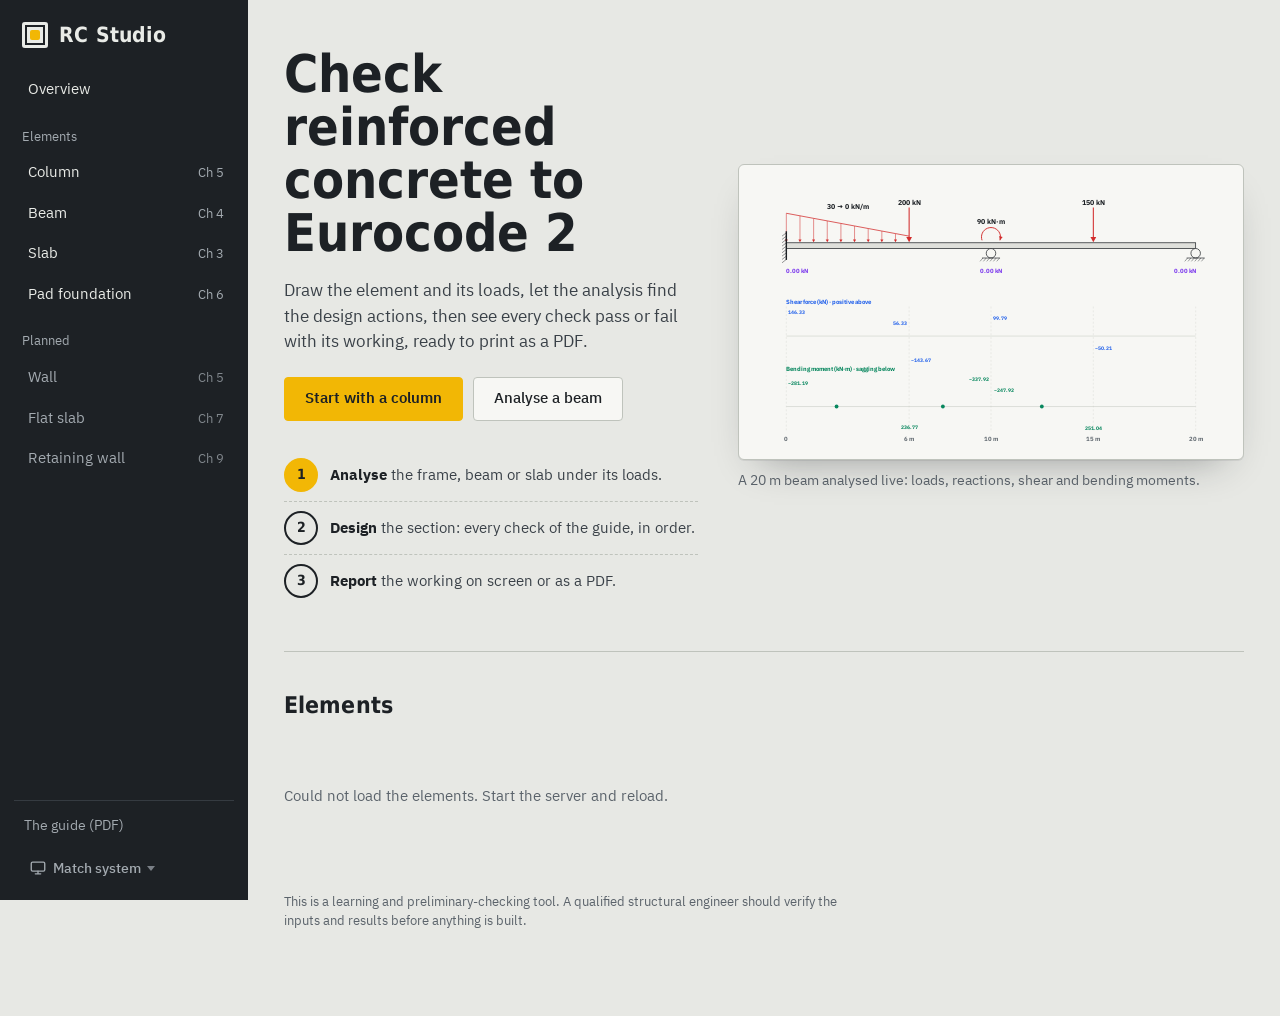
==== commit 034efd35: "RC Studio home: purpose beside the live beam analysis, one tile per element The headline and two sta" ====
--- a/static/index.html
+++ b/static/index.html
@@ -17,52 +17,30 @@
     <span id="theme-slot"></span>
   </header>
 
-  <section class="hero-band">
-    <div class="hero-container">
-      <div class="hero-copy">
-        <span class="hero-badge">Reinforced Concrete · Eurocode 2</span>
-        <h1 class="hero-title">Draw a beam. Watch it think. Design it to Eurocode 2.</h1>
-        <p class="hero-sub">Interactive matrix stiffness analysis and reinforced-concrete design to Eurocode 2 with UK National Annex — live in your browser.</p>
-        <div class="hero-actions">
-          <a class="btn primary btn-hero" href="/beam">Analyse a beam</a>
-          <a class="btn btn-hero btn-secondary" href="/column">Check a column</a>
+  <main class="page home">
+    <section class="home-hero">
+      <div class="home-copy">
+        <h1 class="home-title">Check reinforced concrete to Eurocode 2</h1>
+        <p class="lede">Draw the element and its loads, let the analysis find the design actions, then see every
+          check pass or fail with its working, ready to print as a PDF.</p>
+        <div class="actions">
+          <a class="btn primary" href="/column">Start with a column</a>
+          <a class="btn" href="/beam">Analyse a beam</a>
         </div>
+        <ol class="home-steps">
+          <li><span><strong>Analyse</strong> the frame, beam or slab under its loads.</span></li>
+          <li><span><strong>Design</strong> the section: every check of the guide, in order.</span></li>
+          <li><span><strong>Report</strong> the working on screen or as a PDF.</span></li>
+        </ol>
       </div>
-      <div class="hero-art" id="hero-animation" aria-label="Interactive beam analysis animation" role="region"></div>
-    </div>
-  </section>
-
-  <main class="page landing-page">
-    <section class="how-it-works" aria-label="How it works">
-      <div class="how-step step-analyse">
-        <div class="how-num">1</div>
-        <div class="how-body">
-          <h3>Analyse</h3>
-          <p>Draw supports and loads. Instant stiffness solver, reactions, and colourful diagrams.</p>
-        </div>
-      </div>
-      <div class="how-step step-design">
-        <div class="how-num">2</div>
-        <div class="how-body">
-          <h3>Design</h3>
-          <p>Reinforcement, concrete, and durability checks evaluated to EC2 procedures.</p>
-        </div>
-      </div>
-      <div class="how-step step-report">
-        <div class="how-num">3</div>
-        <div class="how-body">
-          <h3>Report</h3>
-          <p>Interactive verification with full substituted workings and printable PDF.</p>
-        </div>
-      </div>
+      <figure class="home-art">
+        <div class="hero-art" id="hero-animation" aria-label="Beam analysis animation" role="region"></div>
+        <figcaption>A 20 m beam analysed live: loads, reactions, shear and bending moments.</figcaption>
+      </figure>
     </section>
 
-    <section class="elements-section">
-      <div class="section-head">
-        <h2>Structural elements</h2>
-        <p class="lede">Choose an element to check against <em>How to Design Concrete Structures using Eurocode 2</em>.</p>
-      </div>
-
+    <section class="home-elements" aria-labelledby="elements-title">
+      <h2 id="elements-title">Elements</h2>
       <div id="elements" aria-live="polite">
         <p class="empty">Loading…</p>
       </div>
--- a/static/css/base.css
+++ b/static/css/base.css
@@ -319,3 +319,41 @@
 .data-lede { margin: 4px 10px 10px; font-size: 14px; }
 .data-wrap + .data-wrap { margin-top: 14px; }
 @media (max-width: 1000px) { .figures { grid-template-columns: minmax(0, 1fr); } }
+
+/* ------------------------------------------------------------ results: gauge, verdict, count chips, status pills */
+.results-head { display: grid; grid-template-columns: auto minmax(0, 1fr); gap: 22px; align-items: center; }
+.gauge { display: block; flex: none; }
+.gauge-track { fill: none; stroke: var(--surface-3); stroke-width: 11; }
+.gauge-arc { fill: none; stroke-width: 11; stroke-linecap: butt; transition: stroke-dasharray .6s ease-out; }
+.gauge-arc.pass { stroke: var(--pass); }
+.gauge-arc.warn { stroke: var(--warn); }
+.gauge-arc.fail { stroke: var(--fail); }
+.gauge-value { font-family: var(--font-display); font-size: 27px; fill: var(--text); }
+.gauge-label { font-family: var(--font-ui); font-size: 11.5px; fill: var(--muted); }
+.results-verdict { display: grid; gap: 8px; min-width: 0; }
+.results-title { margin: 0; font-family: var(--font-display); font-size: 25px; line-height: 1.15; }
+.results-title.pass { color: var(--pass); }
+.results-title.fail { color: var(--fail); }
+.results-title.warn { color: var(--warn); }
+.results-gov { margin: 0; color: var(--text-2); font-size: 14.5px; }
+.chips-count { display: flex; flex-wrap: wrap; gap: 6px; }
+.chip-count { display: inline-flex; align-items: center; height: 26px; padding: 0 10px; border-radius: 13px; font-size: 13px; font-weight: 600; }
+.chip-count.pass { background: var(--pass-soft); color: var(--pass); }
+.chip-count.fail { background: var(--fail-soft); color: var(--fail); }
+.chip-count.warn { background: var(--warn-soft); color: var(--warn); }
+.chip-count.info { background: var(--info-soft); color: var(--info); }
+.chip-count.zero { background: transparent; box-shadow: inset 0 0 0 1px var(--line-strong); color: var(--muted); font-weight: 500; }
+/* status as a pill in the check lists */
+.design-check-row .status, .pill-status .status {
+  justify-self: start; height: 24px; padding: 0 10px 0 8px; border-radius: 12px; font-size: 12.5px; font-weight: 600;
+}
+.design-check-row .status::before { width: 7px; height: 7px; }
+.design-check-row .status.pass { background: var(--pass-soft); }
+.design-check-row .status.fail { background: var(--fail-soft); }
+.design-check-row .status.warn { background: var(--warn-soft); }
+.design-check-row .status.info { background: var(--info-soft); }
+.design-check-row .status.na { background: var(--na-soft); }
+@media (max-width: 560px) {
+  .results-head { grid-template-columns: 1fr; justify-items: start; gap: 12px; }
+  .results-title { font-size: 21px; }
+}
--- a/static/css/landing.css
+++ b/static/css/landing.css
@@ -1,445 +1,95 @@
-/* Landing page styles */
+/* RC Studio home: the purpose beside the live beam analysis, then one tile per element, then the planned ones. */
 
-/* Hero full-width band */
-.hero-band {
-  width: 100%;
-  background: linear-gradient(135deg, #E0E7FF 0%, #EDE9FE 50%, #F0F9FF 100%);
-  border-bottom: 1px solid #C7D2FE;
-  padding: 44px 24px 40px;
-  box-sizing: border-box;
+.home { max-width: 1240px; }
+
+/* ------------------------------------------------------------ hero */
+.home-hero {
+  display: grid; grid-template-columns: minmax(0, 0.9fr) minmax(0, 1.1fr); gap: 40px; align-items: center;
+  padding: 8px 0 44px; border-bottom: 1px solid var(--line-strong);
 }
+.home-copy { display: grid; gap: 18px; align-content: start; }
+.home-title { margin: 0; font-size: clamp(36px, 4.2vw, 52px); line-height: 1.02; max-width: 17ch; }
+.home-copy .lede { font-size: 17px; max-width: 46ch; }
+.home-copy .actions { margin-top: 4px; }
+.home-copy .btn { height: 44px; padding: 0 20px; font-size: 15px; }
 
-:root[data-theme="dark"] .hero-band {
-  background: linear-gradient(135deg, #06080E 0%, #0A0F1E 50%, #0F0A1E 100%);
-  border-bottom: 1px solid #1E2A4A;
+/* the three steps are a real sequence, so they are numbered */
+.home-steps { list-style: none; margin: 10px 0 0; padding: 0; display: grid; gap: 0; counter-reset: step; max-width: 46ch; }
+.home-steps li {
+  counter-increment: step; position: relative; display: grid; grid-template-columns: 34px minmax(0, 1fr); gap: 12px;
+  align-items: center; padding: 9px 0; color: var(--text-2); font-size: 14.5px;
 }
+.home-steps li::before {
+  content: counter(step); display: grid; place-items: center; width: 30px; height: 30px; border-radius: 50%;
+  border: 2px solid var(--text); color: var(--text); font-family: var(--font-display); font-size: 14px;
+}
+.home-steps li:first-child::before { background: var(--signal); border-color: var(--signal); color: var(--on-signal); }
+.home-steps li + li { border-top: 1px dashed var(--line-strong); }
+.home-steps strong { color: var(--text); }
 
-.hero-container {
-  max-width: 1200px;
-  margin: 0 auto;
-  display: grid;
-  grid-template-columns: minmax(0, 1fr) minmax(0, 1.4fr);
-  gap: 36px;
-  align-items: center;
+.home-art { margin: 0; }
+.hero-art {
+  background: var(--surface); border: 1px solid var(--line-strong); border-radius: var(--radius-lg);
+  padding: 14px; box-shadow: var(--shadow-2); overflow: hidden; position: relative; cursor: pointer;
 }
+.hero-art svg { width: 100%; height: auto; display: block; }
+.home-art figcaption { margin-top: 10px; color: var(--muted); font-size: 13.5px; }
 
-.hero-copy {
-  display: flex;
-  flex-direction: column;
-  align-items: flex-start;
+/* ------------------------------------------------------------ element tiles */
+.home-elements h2 { margin-top: 36px; }
+.tiles { display: grid; grid-template-columns: repeat(2, minmax(0, 1fr)); gap: 18px; }
+.tile {
+  display: grid; grid-template-rows: auto 1fr; background: var(--surface); border: 1px solid var(--line);
+  border-radius: var(--radius-lg); overflow: hidden; box-shadow: var(--shadow-1);
 }
+.tile:hover { border-color: var(--line-strong); }
+.tile-art {
+  display: grid; grid-template-columns: 1.3fr 1fr; align-items: center; gap: 6px; padding: 14px 16px; min-height: 210px;
+  background: var(--surface-2); border-bottom: 1px solid var(--line);
+}
+.tile-beam .tile-art { grid-template-columns: 1fr 1.4fr; }
+.tile-art svg { width: 100%; height: auto; max-height: 230px; display: block; }
+.tile-body { display: grid; gap: 10px; align-content: start; padding: 18px 20px 20px; }
+.tile-title { margin: 0; font-family: var(--font-display); font-size: 27px; line-height: 1.05; }
+.tile-title a { color: var(--text); text-decoration: none; }
+.tile-title a:hover { text-decoration: underline; text-decoration-color: var(--signal); text-decoration-thickness: 3px; }
+.tile-meta { display: flex; flex-wrap: wrap; gap: 6px 16px; margin: 0; color: var(--muted); font-size: 13.5px; }
+.tile-summary { margin: 0; color: var(--text-2); font-size: 14.5px; max-width: 60ch; }
+.tile-checks { margin: 0; color: var(--muted); font-size: 13.5px; }
+.tile-start { justify-self: start; margin-top: 4px; }
+.tile-start:hover { border-color: var(--text); }
 
-.hero-badge {
-  display: inline-block;
-  padding: 5px 13px;
-  border-radius: 999px;
-  background: rgba(99, 102, 241, 0.12);
-  border: 1px solid rgba(99, 102, 241, 0.3);
-  font-size: 13px;
-  font-weight: 600;
-  color: var(--accent);
-  margin-bottom: 16px;
-  letter-spacing: 0.2px;
+/* ------------------------------------------------------------ planned */
+.planned { margin-top: 30px; }
+.planned h3 { font-size: 15px; color: var(--text-2); margin-bottom: 8px; }
+.planned-list { list-style: none; margin: 0; padding: 0; border-top: 1px solid var(--line-strong); }
+.planned-list li {
+  display: grid; grid-template-columns: 170px 110px minmax(0, 1fr); gap: 16px; align-items: baseline;
+  padding: 11px 2px; border-bottom: 1px solid var(--line); font-size: 14px; color: var(--muted);
 }
+.planned-name { color: var(--text-2); font-weight: 600; }
 
-.hero-title {
-  font-size: 36px;
-  line-height: 1.15;
-  letter-spacing: -0.6px;
-  margin: 0 0 14px;
-  color: var(--text);
-  font-weight: 800;
+/* ------------------------------------------------------------ smaller screens */
+@media (max-width: 1100px) {
+  .home-hero { grid-template-columns: 1fr; gap: 28px; }
+  .home-title { max-width: 18ch; }
 }
-
-.hero-sub {
-  font-size: 16px;
-  line-height: 1.55;
-  color: var(--text-2);
-  margin: 0 0 24px;
-  max-width: 46ch;
+@media (max-width: 860px) {
+  .tiles { grid-template-columns: 1fr; }
 }
-
-.hero-actions {
-  display: flex;
-  gap: 14px;
-  flex-wrap: wrap;
-}
-
-.btn-hero {
-  padding: 12px 24px;
-  font-size: 15px;
-  font-weight: 600;
-  border-radius: var(--radius);
-  text-decoration: none;
-  display: inline-flex;
-  align-items: center;
-  justify-content: center;
-  transition: transform 0.15s, box-shadow 0.15s;
-}
-
-.btn-hero:hover {
-  transform: translateY(-2px);
-  box-shadow: var(--shadow);
-}
-
-.btn-secondary {
-  background: var(--surface);
-  color: var(--text);
-  border: 1px solid var(--line-strong);
-}
-
-.btn-secondary:hover {
-  background: var(--surface-2);
-}
-
-/* Hero preview art */
-.hero-art {
-  background: var(--surface);
-  border: 1px solid var(--line);
-  border-radius: var(--radius-lg);
-  padding: 14px;
-  box-shadow: var(--shadow);
-  overflow: hidden;
-  position: relative;
-  cursor: pointer;
-}
-
-.hero-art svg {
-  width: 100%;
-  height: auto;
-  display: block;
-}
-
-/* Page container */
-.landing-page {
-  max-width: 1200px;
-  padding: 0 24px 60px;
-  margin: 0 auto;
-}
-
-/* How it works strip */
-.how-it-works {
-  display: grid;
-  grid-template-columns: repeat(3, 1fr);
-  gap: 16px;
-  margin: 36px 0 44px;
-}
-
-.how-step {
-  display: flex;
-  align-items: flex-start;
-  gap: 14px;
-  background: var(--surface);
-  border: 1px solid var(--line);
-  border-radius: var(--radius-lg);
-  padding: 18px 20px;
-  transition: transform 0.15s, border-color 0.15s, box-shadow 0.15s;
-}
-
-.how-step:hover {
-  transform: translateY(-2px);
-  border-color: var(--line-strong);
-  box-shadow: var(--shadow-sm);
-}
-
-.how-num {
-  width: 32px;
-  height: 32px;
-  border-radius: 50%;
-  display: flex;
-  align-items: center;
-  justify-content: center;
-  font-size: 15px;
-  font-weight: 700;
-  color: #fff;
-  flex-shrink: 0;
-}
-
-.step-analyse .how-num { background: var(--draw-sfd, #2563EB); }
-.step-design .how-num { background: var(--draw-bmd, #059669); }
-.step-report .how-num { background: var(--draw-react, #7C3AED); }
-
-.how-body h3 {
-  margin: 0 0 4px;
-  font-size: 16px;
-  font-weight: 700;
-  color: var(--text);
-}
-
-.how-body p {
-  margin: 0;
-  font-size: 13.5px;
-  line-height: 1.45;
-  color: var(--text-2);
-}
-
-/* Elements section */
-.elements-section {
-  margin-top: 10px;
-}
-
-.section-head {
-  margin-bottom: 22px;
-}
-
-.section-head h2 {
-  margin: 0 0 6px;
-  font-size: 24px;
-  letter-spacing: -0.4px;
-}
-
-.section-head .lede {
-  font-size: 14.5px;
-  color: var(--muted);
-  margin: 0;
-}
-
-.element-cards-grid {
-  display: flex;
-  flex-direction: column;
-  gap: 22px;
-}
-
-/* Active element card */
-.card-element {
-  display: grid;
-  grid-template-columns: minmax(0, 1.15fr) minmax(0, 1fr);
-  gap: 0;
-  background: var(--surface);
-  border: 1px solid var(--line);
-  border-top: 4px solid var(--card-accent, var(--accent));
-  border-radius: var(--radius-lg);
-  overflow: hidden;
-  transition: transform 0.2s, box-shadow 0.2s;
-}
-
-.card-element:hover {
-  transform: translateY(-3px);
-  box-shadow: var(--shadow-lg);
-}
-
-.card-copy {
-  padding: 26px 28px 24px;
-  display: flex;
-  flex-direction: column;
-  gap: 12px;
-}
-
-.card-kicker {
-  font-size: 12.5px;
-  font-weight: 600;
-  color: var(--card-accent, var(--accent));
-  text-transform: uppercase;
-  letter-spacing: 0.5px;
-}
-
-.card-title {
-  margin: 0;
-  font-size: 26px;
-  letter-spacing: -0.4px;
-  color: var(--text);
-}
-
-.card-summary {
-  margin: 0;
-  color: var(--text-2);
-  font-size: 14px;
-  line-height: 1.5;
-}
-
-.chips-list {
-  display: flex;
-  flex-wrap: wrap;
-  gap: 6px;
-  margin-top: 2px;
-}
-
-.chip {
-  background: var(--surface-2);
-  border: 1px solid var(--line);
-  border-radius: 999px;
-  padding: 3px 10px;
-  font-size: 12.5px;
-  font-weight: 500;
-  color: var(--text-2);
-}
-
-.card-action {
-  margin-top: 8px;
-  display: flex;
-  align-items: center;
-  gap: 12px;
-  flex-wrap: wrap;
-}
-
-.card-action .note {
-  color: var(--muted);
-  font-size: 13px;
-}
-
-.card-art {
-  background: var(--surface-2);
-  border-left: 1px solid var(--line);
-  display: grid;
-  grid-template-columns: 1.3fr 1fr;
-  align-items: center;
-  padding: 12px 14px;
-  gap: 10px;
-}
-
-.card-art.art-beam {
-  grid-template-columns: 1fr;
-  gap: 6px;
-}
-
-.card-art svg {
-  width: 100%;
-  height: auto;
-  display: block;
-}
-
-/* Planned tiles */
-.planned-section {
-  margin-top: 40px;
-}
-
-.planned-section h3 {
-  font-size: 18px;
-  letter-spacing: -0.2px;
-  margin: 0 0 6px;
-  color: var(--text);
-}
-
-.planned-section .lede {
-  font-size: 14px;
-  color: var(--muted);
-  margin: 0 0 16px;
-}
-
-.planned-grid {
-  display: grid;
-  grid-template-columns: repeat(auto-fit, minmax(200px, 1fr));
-  gap: 14px;
-}
-
-.tile-planned {
-  background: var(--surface);
-  border: 1px solid var(--line);
-  border-top: 3px solid var(--tile-color, var(--line-strong));
-  border-radius: var(--radius);
-  padding: 14px 16px;
-  display: flex;
-  flex-direction: column;
-  gap: 8px;
-  transition: transform 0.15s, box-shadow 0.15s;
-}
-
-.tile-planned:hover {
-  transform: translateY(-2px);
-  box-shadow: var(--shadow-sm);
-}
-
-.tile-top {
-  display: flex;
-  align-items: center;
-  justify-content: space-between;
-}
-
-.tile-name {
-  font-weight: 700;
-  font-size: 15px;
-  color: var(--text);
-}
-
-.tile-badge {
-  font-size: 11px;
-  font-weight: 600;
-  background: var(--surface-2);
-  color: var(--muted);
-  padding: 2px 7px;
-  border-radius: 999px;
-  border: 1px solid var(--line);
-}
-
-.tile-chapter {
-  font-size: 12px;
-  font-family: var(--font-mono);
-  color: var(--muted);
-}
-
-.tile-desc {
-  font-size: 13px;
-  color: var(--text-2);
-  line-height: 1.4;
-  margin: 0;
-}
-
-/* Notice */
-.notice {
-  margin-top: 40px;
-  font-size: 13px;
-  color: var(--muted);
-  text-align: center;
-  line-height: 1.5;
-}
-
-/* Responsive adjustments */
-@media (max-width: 900px) {
-  .hero-container {
-    grid-template-columns: 1fr;
-    gap: 24px;
-  }
-  .hero-title {
-    font-size: 28px;
-  }
-  .how-it-works {
-    grid-template-columns: 1fr;
-    gap: 12px;
-  }
-  .card-element {
-    grid-template-columns: 1fr;
-  }
-  .card-art {
-    border-left: 0;
-    border-top: 1px solid var(--line);
-  }
-}
-
-@media (max-width: 480px) {
-  .hero-band {
-    padding: 32px 16px;
-  }
-  .landing-page {
-    padding: 0 16px 40px;
-  }
-  .hero-title {
-    font-size: 24px;
-  }
-  .hero-actions {
-    flex-direction: column;
-    width: 100%;
-  }
-  .btn-hero {
-    width: 100%;
-  }
-  .card-copy {
-    padding: 18px 16px;
-  }
-}
-
-/* prefers-reduced-motion: disable all CSS transitions and animations */
-@media (prefers-reduced-motion: reduce) {
-  .hero-art *,
-  .how-step,
-  .card-element,
-  .tile-planned,
-  .btn-hero {
-    animation: none !important;
-    transition: none !important;
-  }
+@media (max-width: 560px) {
+  .home-title { font-size: 34px; }
+  .home-copy .actions { display: grid; grid-template-columns: 1fr; }
+  .tile-art { grid-template-columns: 1fr 1fr; min-height: 0; padding: 10px; }
+  .tile-beam .tile-art { grid-template-columns: 1fr; }
+  .planned-list li { grid-template-columns: 1fr auto; gap: 2px 12px; }
+  .planned-checks { grid-column: 1 / -1; }
 }
 
 /* hero diagrams: fills fade in after the outlines are drawn */
 .hero-fill { transition: fill-opacity 0.6s ease-out; }
 .hero-num { font-family: var(--font-ui); font-variant-numeric: tabular-nums; }
-@media (prefers-reduced-motion: reduce) { .hero-fill { transition: none; } }
+@media (prefers-reduced-motion: reduce) {
+  .hero-fill { transition: none; }
+  .hero-art * { animation: none !important; transition: none !important; }
+}
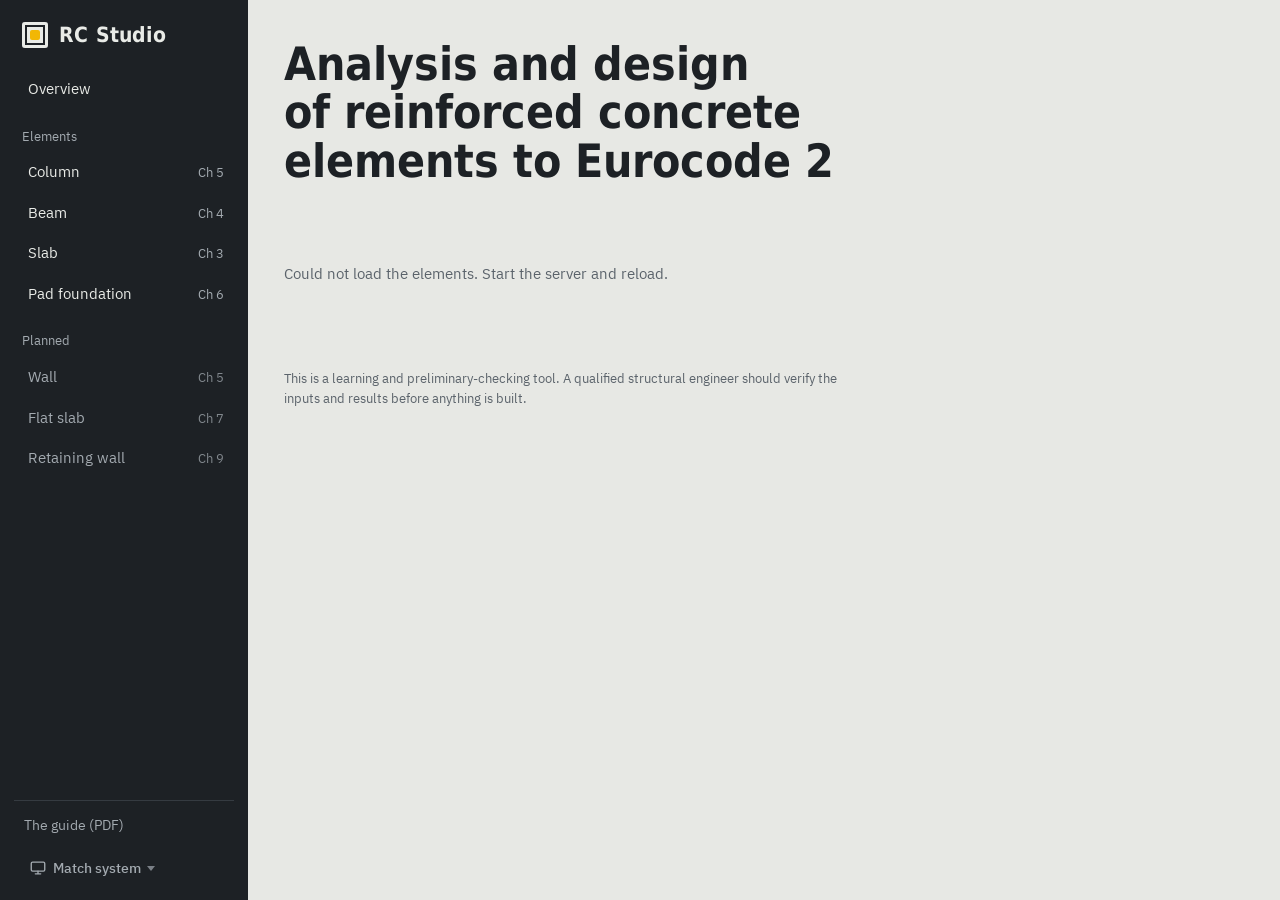
==== commit 76792e44: "RC Studio home: one heading, then the elements The beam analysis animation, intro text, start button" ====
--- a/static/index.html
+++ b/static/index.html
@@ -18,29 +18,9 @@
   </header>
 
   <main class="page home">
-    <section class="home-hero">
-      <div class="home-copy">
-        <h1 class="home-title">Check reinforced concrete to Eurocode 2</h1>
-        <p class="lede">Draw the element and its loads, let the analysis find the design actions, then see every
-          check pass or fail with its working, ready to print as a PDF.</p>
-        <div class="actions">
-          <a class="btn primary" href="/column">Start with a column</a>
-          <a class="btn" href="/beam">Analyse a beam</a>
-        </div>
-        <ol class="home-steps">
-          <li><span><strong>Analyse</strong> the frame, beam or slab under its loads.</span></li>
-          <li><span><strong>Design</strong> the section: every check of the guide, in order.</span></li>
-          <li><span><strong>Report</strong> the working on screen or as a PDF.</span></li>
-        </ol>
-      </div>
-      <figure class="home-art">
-        <div class="hero-art" id="hero-animation" aria-label="Beam analysis animation" role="region"></div>
-        <figcaption>A 20 m beam analysed live: loads, reactions, shear and bending moments.</figcaption>
-      </figure>
-    </section>
+    <h1 class="home-title">Analysis and design of reinforced concrete elements to Eurocode&nbsp;2</h1>
 
-    <section class="home-elements" aria-labelledby="elements-title">
-      <h2 id="elements-title">Elements</h2>
+    <section class="home-elements" aria-label="Elements">
       <div id="elements" aria-live="polite">
         <p class="empty">Loading…</p>
       </div>
--- a/static/css/landing.css
+++ b/static/css/landing.css
@@ -1,42 +1,11 @@
-/* RC Studio home: the purpose beside the live beam analysis, then one tile per element, then the planned ones. */
+/* RC Studio home: one heading, then one tile per element, then the planned ones. */
 
 .home { max-width: 1240px; }
 
-/* ------------------------------------------------------------ hero */
-.home-hero {
-  display: grid; grid-template-columns: minmax(0, 0.9fr) minmax(0, 1.1fr); gap: 40px; align-items: center;
-  padding: 8px 0 44px; border-bottom: 1px solid var(--line-strong);
-}
-.home-copy { display: grid; gap: 18px; align-content: start; }
-.home-title { margin: 0; font-size: clamp(36px, 4.2vw, 52px); line-height: 1.02; max-width: 17ch; }
-.home-copy .lede { font-size: 17px; max-width: 46ch; }
-.home-copy .actions { margin-top: 4px; }
-.home-copy .btn { height: 44px; padding: 0 20px; font-size: 15px; }
-
-/* the three steps are a real sequence, so they are numbered */
-.home-steps { list-style: none; margin: 10px 0 0; padding: 0; display: grid; gap: 0; counter-reset: step; max-width: 46ch; }
-.home-steps li {
-  counter-increment: step; position: relative; display: grid; grid-template-columns: 34px minmax(0, 1fr); gap: 12px;
-  align-items: center; padding: 9px 0; color: var(--text-2); font-size: 14.5px;
-}
-.home-steps li::before {
-  content: counter(step); display: grid; place-items: center; width: 30px; height: 30px; border-radius: 50%;
-  border: 2px solid var(--text); color: var(--text); font-family: var(--font-display); font-size: 14px;
-}
-.home-steps li:first-child::before { background: var(--signal); border-color: var(--signal); color: var(--on-signal); }
-.home-steps li + li { border-top: 1px dashed var(--line-strong); }
-.home-steps strong { color: var(--text); }
-
-.home-art { margin: 0; }
-.hero-art {
-  background: var(--surface); border: 1px solid var(--line-strong); border-radius: var(--radius-lg);
-  padding: 14px; box-shadow: var(--shadow-2); overflow: hidden; position: relative; cursor: pointer;
-}
-.hero-art svg { width: 100%; height: auto; display: block; }
-.home-art figcaption { margin-top: 10px; color: var(--muted); font-size: 13.5px; }
+/* ------------------------------------------------------------ heading */
+.home-title { margin: 0 0 30px; font-size: clamp(32px, 3.6vw, 46px); line-height: 1.05; max-width: 24ch; text-wrap: balance; }
 
 /* ------------------------------------------------------------ element tiles */
-.home-elements h2 { margin-top: 36px; }
 .tiles { display: grid; grid-template-columns: repeat(2, minmax(0, 1fr)); gap: 18px; }
 .tile {
   display: grid; grid-template-rows: auto 1fr; background: var(--surface); border: 1px solid var(--line);
@@ -70,26 +39,13 @@
 .planned-name { color: var(--text-2); font-weight: 600; }
 
 /* ------------------------------------------------------------ smaller screens */
-@media (max-width: 1100px) {
-  .home-hero { grid-template-columns: 1fr; gap: 28px; }
-  .home-title { max-width: 18ch; }
-}
 @media (max-width: 860px) {
   .tiles { grid-template-columns: 1fr; }
 }
 @media (max-width: 560px) {
-  .home-title { font-size: 34px; }
-  .home-copy .actions { display: grid; grid-template-columns: 1fr; }
+  .home-title { font-size: 30px; margin-bottom: 22px; }
   .tile-art { grid-template-columns: 1fr 1fr; min-height: 0; padding: 10px; }
   .tile-beam .tile-art { grid-template-columns: 1fr; }
   .planned-list li { grid-template-columns: 1fr auto; gap: 2px 12px; }
   .planned-checks { grid-column: 1 / -1; }
 }
-
-/* hero diagrams: fills fade in after the outlines are drawn */
-.hero-fill { transition: fill-opacity 0.6s ease-out; }
-.hero-num { font-family: var(--font-ui); font-variant-numeric: tabular-nums; }
-@media (prefers-reduced-motion: reduce) {
-  .hero-fill { transition: none; }
-  .hero-art * { animation: none !important; transition: none !important; }
-}
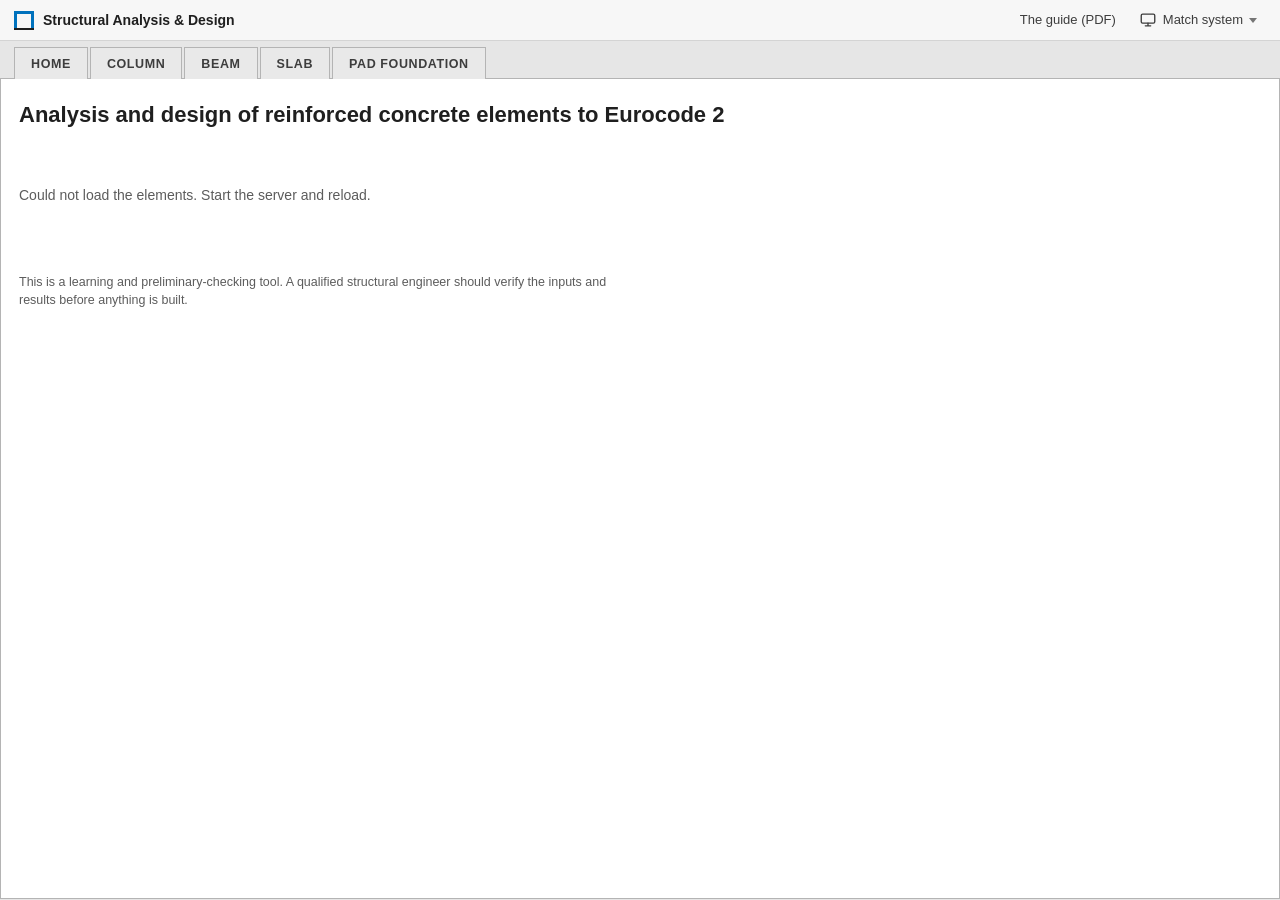
==== commit a62888c7: "Elisha: a desktop engineering app after Elisha's MATLAB suite, not a restyle of main Structure, not " ====
--- a/static/index.html
+++ b/static/index.html
@@ -3,15 +3,15 @@
 <head>
   <meta charset="utf-8">
   <meta name="viewport" content="width=device-width, initial-scale=1">
-  <title>RC Studio · Reinforced concrete to Eurocode 2</title>
+  <title>Structural Analysis &amp; Design · Eurocode 2</title>
   <script>(function(){var p="system";try{p=localStorage.getItem("ec2.theme")||"system"}catch(e){}var d=p==="dark"||(p!=="light"&&window.matchMedia&&matchMedia("(prefers-color-scheme: dark)").matches);document.documentElement.dataset.theme=d?"dark":"light"})();</script>
-  <link rel="icon" href="data:image/svg+xml,%3Csvg xmlns='http://www.w3.org/2000/svg' viewBox='0 0 32 32'%3E%3Crect width='32' height='32' rx='5' fill='%231d2125'/%3E%3Crect x='6' y='6' width='20' height='20' rx='2' fill='none' stroke='%23e9ebe7' stroke-width='3'/%3E%3Crect x='12' y='12' width='8' height='8' rx='1.5' fill='%23f2b705'/%3E%3C/svg%3E">
+  <link rel="icon" href="data:image/svg+xml,%3Csvg xmlns='http://www.w3.org/2000/svg' viewBox='0 0 32 32'%3E%3Crect width='32' height='32' rx='3' fill='%23ffffff'/%3E%3Cpath d='M7 27V8h18v19' fill='none' stroke='%230072bd' stroke-width='4'/%3E%3Cpath d='M3 28h26' stroke='%231f1f1f' stroke-width='2.5'/%3E%3C/svg%3E">
   <link rel="stylesheet" href="/static/css/base.css">
   <link rel="stylesheet" href="/static/css/landing.css">
 </head>
 <body>
   <header class="topbar">
-    <a class="brand" href="/"><span class="brand-mark" aria-hidden="true"></span><span class="brand-name">RC Studio</span></a>
+    <a class="brand" href="/"><span class="brand-mark" aria-hidden="true"></span><span class="brand-name">Structural Analysis &amp; Design</span></a>
     <span class="spacer"></span>
     <a class="link" href="/reference/guide.pdf" target="_blank" rel="noopener">The guide (PDF)</a>
     <span id="theme-slot"></span>
--- a/static/css/base.css
+++ b/static/css/base.css
@@ -1,261 +1,237 @@
-/* RC Studio: tokens, light/dark modes and shared components. */
-
-@font-face { font-family: "IBM Plex Sans"; src: url("../fonts/plex/IBMPlexSans-Regular.woff2") format("woff2"); font-weight: 400; font-display: swap; }
-@font-face { font-family: "IBM Plex Sans"; src: url("../fonts/plex/IBMPlexSans-Medium.woff2") format("woff2"); font-weight: 500; font-display: swap; }
-@font-face { font-family: "IBM Plex Sans"; src: url("../fonts/plex/IBMPlexSans-SemiBold.woff2") format("woff2"); font-weight: 600; font-display: swap; }
-@font-face { font-family: "IBM Plex Sans"; src: url("../fonts/plex/IBMPlexSans-Bold.woff2") format("woff2"); font-weight: 700; font-display: swap; }
-@font-face { font-family: "IBM Plex Mono"; src: url("../fonts/plex/IBMPlexMono-Regular.woff2") format("woff2"); font-weight: 400; font-display: swap; }
-@font-face { font-family: "IBM Plex Mono"; src: url("../fonts/plex/IBMPlexMono-Medium.woff2") format("woff2"); font-weight: 500; font-display: swap; }
-/* DejaVu covers any symbol Plex lacks (glyph-by-glyph fallback) */
+/* Structural Analysis & Design (branch Elisha): a desktop engineering app in the browser, after Elisha's MATLAB
+   "2D Structural Analysis Suite": grey window, white panels, MATLAB blue, square corners, module tabs.
+   See DESIGN-Elisha.md. Tokens, light/dark modes and shared components. */
+
+/* numbers in DejaVu Sans Mono, which also covers the engineering symbols the system font may lack */
+@font-face { font-family: "SAD Mono"; src: url("../fonts/DejaVuSansMono.ttf") format("truetype"); font-display: swap; }
 @font-face { font-family: "EC2 Symbols"; src: url("../fonts/DejaVuSans.ttf") format("truetype"); }
-
-/* RC Studio (Edwin): cement surfaces, a graphite tool frame and tag yellow as the one signal colour.
-   DejaVu Sans Condensed Bold for display type. See DESIGN-Edwin.md. */
-@font-face { font-family: "RC Display"; src: url("../fonts/DejaVuSansCondensed-Bold.ttf") format("truetype"); font-weight: 700; font-display: swap; }
 
 :root {
   color-scheme: light;
-  --bg: #e7e8e4;
-  --surface: #f7f7f4;
-  --surface-2: #eeefeb;
-  --surface-3: #e1e3de;
-  --line: #d9dbd5;
-  --line-strong: #bfc3bc;
-  --text: #1d2125;
-  --text-2: #3a4148;
-  --muted: #5b636b;
-  --accent: #7d5a00;
-  --accent-hover: #5f4400;
-  --accent-soft: #f6ebc4;
+  --bg: #e6e6e6;
+  --surface: #ffffff;
+  --surface-2: #f3f3f3;
+  --surface-3: #e9e9e9;
+  --line: #d4d4d4;
+  --line-strong: #b4b4b4;
+  --text: #1f1f1f;
+  --text-2: #3d3d3d;
+  --muted: #5c5c5c;
+  --accent: #005a96;
+  --accent-hover: #00426e;
+  --accent-soft: #dceaf6;
   --on-accent: #ffffff;
-  --signal: #f2b705;
-  --signal-hover: #ffc824;
-  --on-signal: #1d2125;
-  --chrome: #1d2125;
-  --chrome-2: #272c31;
-  --chrome-line: #353b41;
-  --chrome-text: #e9ebe7;
-  --chrome-muted: #a3aab0;
-  --pass: #1f6b35;
-  --pass-soft: #e3efe6;
-  --fail: #b0261b;
-  --fail-soft: #f9e3e0;
-  --warn: #9a4a00;
-  --warn-soft: #f8e8d6;
-  --info: #2d5b8a;
-  --info-soft: #e2eaf4;
-  --na: #5f666c;
-  --na-soft: #e6e7e3;
-  --draw-ink: #1d2125;
-  --draw-muted: #646c73;
-  --draw-accent: #7d5a00;
-  --draw-rule: #d9dbd5;
-  --draw-concrete: #dfe0db;
-  --draw-grain: #b2b6ae;
-  --draw-steel: #1d2125;
-  --draw-load: #d22c2c;
-  --draw-sfd: #2563eb;
-  --draw-bmd: #08875e;
-  --draw-react: #7c3aed;
-  --draw-defl: #c2410c;
-  --draw-node: #ea580c;
-  --draw-elem: #0d8478;
-  --draw-dof: #4f46e5;
-  --shadow-1: 0 1px 0 rgb(29 33 37 / 0.06);
-  --shadow-2: 0 1px 0 rgb(29 33 37 / 0.08), 0 18px 40px -22px rgb(29 33 37 / 0.45);
-  --ring: 0 0 0 2px var(--surface), 0 0 0 4px var(--text);
-  --font-ui: "IBM Plex Sans", "EC2 Symbols", system-ui, sans-serif;
-  --font-mono: "IBM Plex Mono", "EC2 Symbols", ui-monospace, monospace;
-  --font-display: "RC Display", "IBM Plex Sans", "EC2 Symbols", sans-serif;
-  --radius: 4px;
-  --radius-lg: 6px;
-  --side-w: 248px;
+  --blue: #0072bd;
+  --blue-hover: #005d9a;
+  --orange: #d95319;
+  --title: #f7f7f7;
+  --pass: #276d2b;
+  --pass-soft: #e3f1e4;
+  --fail: #c62828;
+  --fail-soft: #fbe4e4;
+  --warn: #b84300;
+  --warn-soft: #fdeadb;
+  --info: #1565c0;
+  --info-soft: #e1ecfa;
+  --na: #666666;
+  --na-soft: #ececec;
+  --draw-ink: #1f1f1f;
+  --draw-muted: #6b6b6b;
+  --draw-accent: #0072bd;
+  --draw-rule: #d4d4d4;
+  --draw-concrete: #e4e4e4;
+  --draw-grain: #b8b8b8;
+  --draw-steel: #1f1f1f;
+  --draw-load: #d62728;
+  --draw-sfd: #1f77b4;
+  --draw-bmd: #2ca02c;
+  --draw-react: #9467bd;
+  --draw-defl: #d95319;
+  --draw-node: #d95319;
+  --draw-elem: #0072bd;
+  --draw-dof: #7e2f8e;
+  --grid-minor: rgb(0 0 0 / 0.045);
+  --grid-major: rgb(0 0 0 / 0.09);
+  --shadow-1: none;
+  --shadow-2: 0 6px 18px rgb(0 0 0 / 0.18);
+  --ring: 0 0 0 2px var(--blue);
+  --font-ui: "Segoe UI", "Helvetica Neue", Helvetica, Arial, "EC2 Symbols", sans-serif;
+  --font-mono: "SAD Mono", "EC2 Symbols", ui-monospace, monospace;
+  --font-display: var(--font-ui);
+  --radius: 2px;
+  --radius-lg: 3px;
 }
 
 :root[data-theme="dark"] {
   color-scheme: dark;
-  --bg: #16191c;
-  --surface: #1f2327;
-  --surface-2: #272c31;
-  --surface-3: #30363c;
-  --line: #2e3439;
-  --line-strong: #434a51;
-  --text: #eceeeb;
-  --text-2: #c9ced2;
-  --muted: #9aa2a9;
-  --accent: #f5c130;
-  --accent-hover: #ffd35c;
-  --accent-soft: #3a3217;
-  --on-accent: #1d2125;
-  --signal: #f5c130;
-  --signal-hover: #ffd35c;
-  --on-signal: #1d2125;
-  --chrome: #101316;
-  --chrome-2: #1b1f23;
-  --chrome-line: #2a3035;
-  --chrome-text: #e9ebe7;
-  --chrome-muted: #9aa2a9;
-  --pass: #6fcd88;
-  --pass-soft: #1c3324;
-  --fail: #f2826f;
-  --fail-soft: #3d2320;
-  --warn: #f39a50;
-  --warn-soft: #3b2a1a;
-  --info: #8fb4e0;
-  --info-soft: #1f2e40;
-  --na: #959da3;
-  --na-soft: #2a3035;
-  --draw-ink: #e3e6e2;
-  --draw-muted: #9aa2a9;
-  --draw-accent: #f5c130;
-  --draw-rule: #343a40;
-  --draw-concrete: #2c3237;
-  --draw-grain: #4c545a;
-  --draw-steel: #eceeeb;
-  --draw-load: #f87171;
-  --draw-sfd: #60a5fa;
-  --draw-bmd: #34d399;
-  --draw-react: #a78bfa;
-  --draw-defl: #fb923c;
-  --draw-node: #fb923c;
-  --draw-elem: #2dd4bf;
-  --draw-dof: #818cf8;
-  --shadow-1: 0 1px 0 rgb(0 0 0 / 0.4);
-  --shadow-2: 0 1px 0 rgb(0 0 0 / 0.5), 0 18px 40px -20px rgb(0 0 0 / 0.75);
-  --ring: 0 0 0 2px var(--bg), 0 0 0 4px var(--signal);
+  --bg: #1e1e1e;
+  --surface: #2a2a2a;
+  --surface-2: #323232;
+  --surface-3: #3a3a3a;
+  --line: #3c3c3c;
+  --line-strong: #555555;
+  --text: #e8e8e8;
+  --text-2: #c8c8c8;
+  --muted: #a0a0a0;
+  --accent: #4ea1e3;
+  --accent-hover: #7bbbed;
+  --accent-soft: #1d3346;
+  --on-accent: #111111;
+  --blue: #4ea1e3;
+  --blue-hover: #6fb4ea;
+  --orange: #f07a3c;
+  --title: #252525;
+  --pass: #6bc46f;
+  --pass-soft: #1f3322;
+  --fail: #f2766b;
+  --fail-soft: #3d2222;
+  --warn: #ffa057;
+  --warn-soft: #3d2c1d;
+  --info: #7fb2f0;
+  --info-soft: #1d2d42;
+  --na: #a3a3a3;
+  --na-soft: #333333;
+  --draw-ink: #e3e3e3;
+  --draw-muted: #a0a0a0;
+  --draw-accent: #4ea1e3;
+  --draw-rule: #444444;
+  --draw-concrete: #383838;
+  --draw-grain: #5a5a5a;
+  --draw-steel: #e8e8e8;
+  --draw-load: #ff6b6b;
+  --draw-sfd: #5aa9e6;
+  --draw-bmd: #5cc85c;
+  --draw-react: #b897e0;
+  --draw-defl: #f07a3c;
+  --draw-node: #f07a3c;
+  --draw-elem: #4ea1e3;
+  --draw-dof: #c08ad6;
+  --grid-minor: rgb(255 255 255 / 0.04);
+  --grid-major: rgb(255 255 255 / 0.08);
+  --shadow-2: 0 6px 18px rgb(0 0 0 / 0.55);
 }
 
 * { box-sizing: border-box; }
 [hidden] { display: none !important; }
 html { -webkit-text-size-adjust: 100%; }
-body {
-  margin: 0;
-  font-family: var(--font-ui);
-  font-size: 15px;
-  line-height: 1.5;
-  color: var(--text);
-  background: var(--bg);
-  -webkit-font-smoothing: antialiased;
-}
-:root[data-theme="dark"] body { font-weight: 350; }
+body { margin: 0; font-family: var(--font-ui); font-size: 14px; line-height: 1.45; color: var(--text); background: var(--bg); }
 a { color: var(--accent); text-underline-offset: 2px; }
 a:hover { color: var(--accent-hover); }
 sub, sup { font-size: 72%; line-height: 0; }
 .num, .mono { font-family: var(--font-mono); font-variant-numeric: tabular-nums; }
 .muted { color: var(--muted); }
-:focus-visible { outline: none; box-shadow: var(--ring); border-radius: 4px; }
-
-/* ------------------------------------------------------------ shell: graphite sidebar (top bar on phones) */
-body { padding-left: var(--side-w); }
+:focus-visible { outline: none; box-shadow: var(--ring); }
+
+/* ------------------------------------------------------------ shell: title bar and module tabs */
 .topbar {
-  position: fixed; inset: 0 auto 0 0; z-index: 30; width: var(--side-w);
-  display: flex; flex-direction: column; gap: 4px; padding: 22px 14px 16px;
-  background: var(--chrome); color: var(--chrome-text); overflow-y: auto;
-}
-.brand { display: flex; align-items: center; gap: 11px; padding: 0 8px 18px; color: var(--chrome-text); text-decoration: none; }
-.brand:hover { color: var(--chrome-text); }
-/* the mark: a column cross-section with its four corner bars, the bar tagged in yellow */
-.brand-mark { width: 26px; height: 26px; flex: none; border-radius: 3px; background: var(--chrome-text); position: relative;
-  box-shadow: inset 0 0 0 3px var(--chrome-text), inset 0 0 0 5px var(--chrome); }
-.brand-mark::after { content: ""; position: absolute; left: 8px; top: 8px; width: 10px; height: 10px; border-radius: 2px; background: var(--signal); }
-.brand-name { font-family: var(--font-display); font-size: 21px; letter-spacing: 0.2px; line-height: 1; }
-.topbar .crumbs, .topbar .spacer { display: none; }
-.side-nav { display: flex; flex-direction: column; gap: 2px; flex: 1; }
-.nav-group { margin: 16px 8px 6px; font-size: 12.5px; color: var(--chrome-muted); }
-.nav-item { position: relative; display: flex; align-items: baseline; gap: 10px; padding: 8px 10px 8px 14px; border-radius: var(--radius);
-  color: var(--chrome-text); text-decoration: none; font-size: 15px; }
-a.nav-item:hover { color: var(--chrome-text); background: var(--chrome-2); }
-.nav-item[aria-current="page"] { background: var(--chrome-2); font-weight: 600; }
-.nav-item[aria-current="page"]::before { content: ""; position: absolute; left: 0; top: 7px; bottom: 7px; width: 4px; border-radius: 2px; background: var(--signal); }
-.nav-item .nav-name { flex: 1; }
-.nav-ch { font-size: 12.5px; color: var(--chrome-muted); font-variant-numeric: tabular-nums; }
-.nav-item.is-planned { color: var(--chrome-muted); cursor: default; }
-.nav-item.is-planned .nav-ch { opacity: .75; }
-.topbar .link { margin: 12px 0 4px; padding: 8px 10px; border-top: 1px solid var(--chrome-line); padding-top: 14px;
-  color: var(--chrome-muted); font-size: 14px; text-decoration: none; }
-.topbar .link:hover { color: var(--chrome-text); text-decoration: underline; text-decoration-color: var(--signal); }
-.topbar .btn.theme-button { align-self: flex-start; margin-left: 2px; color: var(--chrome-muted); }
-.topbar .btn.theme-button:hover { background: var(--chrome-2); color: var(--chrome-text); }
-.topbar :focus-visible { box-shadow: 0 0 0 2px var(--signal); }
-.nav-toggle { display: none; }
-/* crumbs shown on the run and report pages, above the title */
-.crumbs { display: flex; gap: 8px; align-items: center; font-size: 14px; color: var(--muted); }
+  position: sticky; top: 0; z-index: 30;
+  display: grid; grid-template-columns: auto minmax(0, 1fr) auto auto; align-items: center; column-gap: 14px;
+  padding: 0 14px; background: var(--title);
+}
+/* the module tabs sit on the bar's bottom line: the selected one covers it */
+.module-tabs { box-shadow: inset 0 -1px var(--line-strong); }
+.brand { display: flex; align-items: center; gap: 9px; height: 40px; color: var(--text); text-decoration: none; }
+.brand:hover { color: var(--text); }
+/* the mark: a frame (two columns and a beam) in MATLAB blue */
+.brand-mark { position: relative; width: 20px; height: 18px; flex: none; border: 3px solid var(--blue); border-bottom: 0; }
+.brand-mark::after { content: ""; position: absolute; left: -3px; right: -3px; bottom: -1px; height: 2px; background: var(--text); }
+.brand-name { font-size: 14px; font-weight: 600; }
+.topbar .crumbs { display: none; }
+.topbar .spacer { min-width: 0; }
+.topbar .link { color: var(--text-2); font-size: 13px; text-decoration: none; }
+.topbar .link:hover { color: var(--accent); text-decoration: underline; }
+.topbar .btn.theme-button { height: 28px; padding: 0 8px; font-size: 13px; }
+.module-tabs { grid-column: 1 / -1; display: flex; gap: 2px; margin: 0 -14px; padding: 6px 14px 0; background: var(--bg);
+  border-top: 1px solid var(--line); overflow-x: auto; scrollbar-width: none; }
+.module-tabs::-webkit-scrollbar { display: none; }
+.module-tabs a {
+  position: relative; padding: 7px 16px 6px; border: 1px solid var(--line-strong); border-bottom: 0; background: var(--surface-3);
+  color: var(--text-2); font-size: 12.5px; font-weight: 600; letter-spacing: .6px; text-transform: uppercase; text-decoration: none;
+  white-space: nowrap; flex: none;
+}
+.module-tabs a:hover { background: var(--surface); color: var(--text); }
+.module-tabs a[aria-current="page"] { background: var(--surface); color: var(--text); }
+.module-tabs a[aria-current="page"]::before { content: ""; position: absolute; left: -1px; right: -1px; top: -1px; height: 3px; background: var(--orange); }
+.crumbs { display: flex; gap: 8px; align-items: center; font-size: 13px; color: var(--muted); }
 .crumbs a { color: var(--muted); }
-.crumbs .sep { opacity: .5; }
-
-.page { max-width: 1180px; margin: 0 auto; padding: 40px 36px 72px; }
-.page-head { margin-bottom: 26px; }
-.context { color: var(--muted); font-size: 14px; margin: 0 0 6px; }
-h1 { font-family: var(--font-display); font-size: clamp(29px, 3.4vw, 37px); line-height: 1.08; font-weight: 700; letter-spacing: 0; margin: 0 0 10px; }
-h2 { font-family: var(--font-display); font-size: 23px; font-weight: 700; letter-spacing: 0.1px; margin: 40px 0 14px; }
-h3 { font-size: 16px; font-weight: 600; margin: 0; }
-.lede { color: var(--text-2); max-width: 64ch; margin: 0; font-size: 16px; }
-
-/* ------------------------------------------------------------ panels */
-.panel { background: var(--surface); border: 1px solid var(--line); border-radius: var(--radius-lg); }
-.panel-head { display: flex; align-items: center; gap: 12px; padding: 14px 18px; border-bottom: 1px solid var(--line); }
-.panel-head .hint { margin-left: auto; color: var(--muted); font-size: 13px; }
-.panel-body { padding: 18px; }
+
+.page { max-width: 1440px; margin: 0 auto; padding: 18px 18px 64px; background: var(--surface); border: 1px solid var(--line-strong);
+  border-top: 0; min-height: calc(100vh - 80px); }
+.page-head { margin-bottom: 14px; }
+.context { color: var(--muted); font-size: 13px; margin: 0 0 4px; }
+h1 { font-size: 22px; line-height: 1.2; font-weight: 600; margin: 0 0 6px; }
+h2 { font-size: 17px; font-weight: 600; margin: 28px 0 10px; }
+h3 { font-size: 14px; font-weight: 600; margin: 0; }
+.lede { color: var(--text-2); max-width: 90ch; margin: 0; font-size: 13.5px; }
+
+/* ------------------------------------------------------------ panels: titled boxes */
+.panel { background: var(--surface); border: 1px solid var(--line-strong); border-radius: var(--radius-lg); }
+.panel-head { display: flex; align-items: center; gap: 12px; min-height: 32px; padding: 5px 10px; background: var(--surface-2);
+  border-bottom: 1px solid var(--line-strong); }
+.panel-head h3 { font-size: 13px; }
+.panel-head .hint { margin-left: auto; color: var(--muted); font-size: 12px; }
+.panel-body { padding: 12px; }
 
 /* ------------------------------------------------------------ buttons */
 .btn {
-  display: inline-flex; align-items: center; justify-content: center; gap: 8px;
-  height: 38px; padding: 0 16px; border-radius: var(--radius);
-  border: 1px solid var(--line-strong); background: var(--surface); color: var(--text);
-  font: inherit; font-size: 14px; font-weight: 500; cursor: pointer; text-decoration: none; white-space: nowrap;
-}
-.btn:hover { border-color: var(--muted); color: var(--text); }
-.btn.primary { background: var(--signal); border-color: var(--signal); color: var(--on-signal); font-weight: 600; }
-.btn.primary:hover { background: var(--signal-hover); border-color: var(--signal-hover); color: var(--on-signal); }
+  display: inline-flex; align-items: center; justify-content: center; gap: 7px;
+  height: 30px; padding: 0 12px; border-radius: var(--radius);
+  border: 1px solid var(--line-strong); background: linear-gradient(var(--surface), var(--surface-2)); color: var(--text);
+  font: inherit; font-size: 13px; font-weight: 500; cursor: pointer; text-decoration: none; white-space: nowrap;
+}
+.btn:hover { border-color: var(--blue); color: var(--text); background: var(--accent-soft); }
+.btn.primary { background: var(--blue); border-color: var(--blue); color: var(--on-accent); font-weight: 600; }
+.btn.primary:hover { background: var(--blue-hover); border-color: var(--blue-hover); color: var(--on-accent); }
 .btn.quiet { border-color: transparent; background: transparent; color: var(--text-2); }
-.btn.quiet:hover { background: var(--surface-2); }
-.btn.small { height: 32px; padding: 0 12px; font-size: 13.5px; }
+.btn.quiet:hover { background: var(--surface-3); border-color: transparent; }
+.btn.small { height: 26px; padding: 0 9px; font-size: 12.5px; }
 .btn:disabled { opacity: .5; cursor: default; }
 .btn .caret { width: 0; height: 0; border-left: 4px solid transparent; border-right: 4px solid transparent; border-top: 5px solid currentColor; opacity: .7; }
-.actions { display: flex; flex-wrap: wrap; gap: 10px; align-items: center; }
+.actions { display: flex; flex-wrap: wrap; gap: 8px; align-items: center; }
 
 /* ------------------------------------------------------------ menus and pop-overs */
 [popover].menu, [popover].pop {
   margin: 0; inset: auto; position: fixed;
   background: var(--surface); color: var(--text);
   border: 1px solid var(--line-strong); border-radius: var(--radius);
-  box-shadow: var(--shadow-2); padding: 6px;
-}
-[popover].menu { min-width: 220px; }
-[popover].pop { width: min(420px, calc(100vw - 24px)); padding: 16px; }
+  box-shadow: var(--shadow-2); padding: 4px;
+}
+[popover].menu { min-width: 230px; }
+[popover].pop { width: min(420px, calc(100vw - 24px)); padding: 14px; }
 .menu button, .menu a {
-  display: flex; width: 100%; align-items: center; gap: 10px; padding: 8px 10px;
-  border: 0; border-radius: 6px; background: none; color: var(--text); font: inherit; font-size: 14px;
+  display: flex; width: 100%; align-items: center; gap: 10px; padding: 6px 10px;
+  border: 0; border-radius: 0; background: none; color: var(--text); font: inherit; font-size: 13px;
   text-align: left; text-decoration: none; cursor: pointer;
 }
-.menu button:hover, .menu a:hover { background: var(--surface-2); color: var(--text); }
+.menu button:hover, .menu a:hover { background: var(--blue); color: var(--on-accent); }
+.menu button:hover .sub { color: inherit; }
 .menu button:has(.sub) { flex-wrap: wrap; row-gap: 0; }
-.menu .sub { flex-basis: 100%; color: var(--muted); font-size: 12.5px; }
-.menu hr { border: 0; border-top: 1px solid var(--line); margin: 6px 4px; }
-.menu button[aria-checked="true"]::after { content: "✓"; margin-left: auto; color: var(--accent); }
+.menu .sub { flex-basis: 100%; color: var(--muted); font-size: 12px; }
+.menu hr { border: 0; border-top: 1px solid var(--line); margin: 4px 2px; }
+.menu button[aria-checked="true"]::after { content: "✓"; margin-left: auto; }
 .theme-button { gap: 6px; }
 .theme-button svg { flex: none; }
-.pop h4 { margin: 0 0 4px; font-size: 15px; font-weight: 600; }
-.pop p { margin: 0 0 12px; color: var(--muted); font-size: 13px; }
-
-/* ------------------------------------------------------------ status */
-.status { display: inline-flex; align-items: center; gap: 6px; font-size: 13px; font-weight: 500; white-space: nowrap; }
-.status::before { content: ""; width: 8px; height: 8px; border-radius: 50%; background: currentColor; flex: none; }
+.pop h4 { margin: 0 0 4px; font-size: 14px; font-weight: 600; }
+.pop p { margin: 0 0 10px; color: var(--muted); font-size: 12.5px; }
+
+/* ------------------------------------------------------------ status: square markers, as in a data table */
+.status { display: inline-flex; align-items: center; gap: 6px; font-size: 12.5px; font-weight: 600; white-space: nowrap; }
+.status::before { content: ""; width: 9px; height: 9px; background: currentColor; flex: none; }
 .status.pass { color: var(--pass); }
 .status.fail { color: var(--fail); }
 .status.warn { color: var(--warn); }
 .status.info { color: var(--info); }
 .status.na { color: var(--na); }
 
-.meter { display: flex; align-items: center; gap: 10px; }
-.meter .track { position: relative; flex: 1; height: 6px; border-radius: 3px; background: var(--surface-3); overflow: hidden; }
-.meter .track span { position: absolute; inset: 0 auto 0 0; border-radius: 3px; background: var(--pass); }
+.meter { display: flex; align-items: center; gap: 8px; }
+.meter .track { position: relative; flex: 1; height: 10px; background: var(--surface-3); border: 1px solid var(--line); overflow: hidden; }
+.meter .track span { position: absolute; inset: 0 auto 0 0; background: var(--pass); }
 .meter .track span.warn { background: var(--warn); }
 .meter .track span.fail { background: var(--fail); }
-.meter .val { font-family: var(--font-mono); font-size: 13px; min-width: 40px; text-align: right; }
-
-.notice { margin-top: 36px; color: var(--muted); font-size: 13px; max-width: 72ch; }
-.empty { padding: 48px 0; color: var(--muted); }
+.meter .val { font-family: var(--font-mono); font-size: 12px; min-width: 40px; text-align: right; }
+
+.notice { margin-top: 28px; color: var(--muted); font-size: 12.5px; max-width: 90ch; }
+.empty { padding: 40px 0; color: var(--muted); }
 
 /* ------------------------------------------------------------ drawings */
 svg text { font-family: var(--font-ui); }
@@ -264,96 +240,85 @@
 svg .part.is-fail { stroke: var(--fail) !important; }
 svg .bars.is-fail circle { fill: var(--fail) !important; }
 svg .part.is-hl { filter: drop-shadow(0 0 4px var(--accent)); }
+/* graph paper behind every drawing, like the axes of the desktop app */
+.graph-paper, .preview .panel-body, .figure .panel-body, .live-diagrams, .model-panel .canvas-host {
+  background-color: var(--surface);
+  background-image:
+    linear-gradient(var(--grid-major) 1px, transparent 1px), linear-gradient(90deg, var(--grid-major) 1px, transparent 1px),
+    linear-gradient(var(--grid-minor) 1px, transparent 1px), linear-gradient(90deg, var(--grid-minor) 1px, transparent 1px);
+  background-size: 50px 50px, 50px 50px, 10px 10px, 10px 10px;
+}
 
 @media (max-width: 720px) {
-  body { padding-left: 0; }
-  .topbar { position: sticky; inset: auto; top: 0; width: auto; height: 56px; flex-direction: row; align-items: center;
-    gap: 12px; padding: 0 16px; overflow: visible; }
-  .brand { padding: 0; }
-  .brand-name { font-size: 19px; }
-  .nav-toggle { display: inline-flex; align-items: center; gap: 9px; margin-left: auto; height: 36px; padding: 0 12px;
-    border: 1px solid var(--chrome-line); border-radius: var(--radius); background: transparent; color: var(--chrome-text);
-    font: inherit; font-size: 14px; cursor: pointer; }
-  .nav-toggle-icon { width: 16px; height: 2px; background: currentColor; box-shadow: 0 -5px 0 currentColor, 0 5px 0 currentColor; }
-  .nav-open .nav-toggle-icon { box-shadow: none; transform: rotate(45deg); }
-  .nav-open .nav-toggle-icon::after { content: ""; display: block; width: 16px; height: 2px; background: currentColor; transform: rotate(-90deg); }
-  .side-nav, .topbar .link, .topbar .theme-button { display: none; }
-  .nav-open .side-nav { display: flex; position: fixed; inset: 56px 0 0 0; overflow-y: auto;
-    padding: 6px 14px 76px; background: var(--chrome); border-top: 1px solid var(--chrome-line); }
-  .nav-open body { overflow: hidden; }
-  .nav-open .topbar .link { display: block; position: fixed; left: 14px; bottom: 14px; margin: 0; border: 0; padding: 8px 10px; z-index: 31; }
-  .nav-open .topbar .theme-button { display: inline-flex; position: fixed; right: 14px; bottom: 14px; z-index: 31; }
-  .page { padding: 24px 16px 56px; }
+  .topbar { padding: 0 10px; column-gap: 10px; }
+  .topbar .link, .theme-label { display: none; }
+  .module-tabs { margin: 0 -10px; padding: 6px 10px 0; }
+  .module-tabs a { padding: 7px 11px 6px; font-size: 11.5px; letter-spacing: .3px; }
+  .page { padding: 14px 12px 56px; border-left: 0; border-right: 0; }
 }
 @media (prefers-reduced-motion: reduce) {
   *, *::before, *::after { animation: none !important; transition: none !important; }
 }
 @media print {
   .topbar, .no-print { display: none !important; }
-  body { background: #fff; padding-left: 0; }
+  body { background: #fff; }
+  .page { border: 0; }
 }
 
 /* figures drawn from the server's figure descriptions */
 .fig-spec .fig-text { font-family: var(--font-ui); font-variant-numeric: tabular-nums; }
 
-/* figures and data tables, shared by the report page and the beam page's analysis results */
-.figures { display: grid; grid-template-columns: repeat(2, minmax(0, 1fr)); gap: 16px; }
+/* figures and data tables, shared by the report page and the analysis results */
+.figures { display: grid; grid-template-columns: repeat(2, minmax(0, 1fr)); gap: 12px; }
 .figure { margin: 0; }
-.figure .panel-body { padding: 8px 10px; }
+.figure .panel-body { padding: 8px; }
 .figure svg { width: 100%; height: auto; display: block; }
-.figure figcaption { font-size: 13px; color: var(--muted); padding: 0 18px 14px; }
-/* beam analysis: full-width figures and data tables */
+.figure figcaption { font-size: 12.5px; color: var(--muted); padding: 6px 12px 10px; border-top: 1px solid var(--line); }
 .figures .wide { grid-column: 1 / -1; }
 .data-wrap { overflow-x: auto; }
-/* design values strip above the analysis figures (form pages and report) */
-.analysis-env-grid { display: grid; grid-template-columns: repeat(auto-fit, minmax(130px, 1fr)); gap: 10px; margin: 14px 0; }
-.analysis-env-item { background: var(--surface-2); border: 1px solid var(--line); border-radius: var(--radius); padding: 10px 12px; }
-.analysis-env-item .k { font-size: 12px; color: var(--muted); }
-.analysis-env-item .v { font-family: var(--font-mono); font-size: 15px; font-weight: 600; color: var(--text); margin-top: 2px; }
-.analysis-env-item .sub { font-size: 11.5px; color: var(--muted); margin-top: 1px; }
-.data { width: 100%; border-collapse: collapse; font-size: 14px; }
-.data th { text-align: left; font-weight: 600; color: var(--muted); font-size: 13px; padding: 7px 10px; border-bottom: 1.5px solid var(--line-strong); }
-.data td { padding: 6px 10px; border-bottom: 1px solid var(--line); }
-.data .num { text-align: right; font-family: var(--font-mono); font-size: 13.5px; }
-.data-note { color: var(--muted); font-size: 12.5px; margin: 6px 10px 0; }
-.data-lede { margin: 4px 10px 10px; font-size: 14px; }
-.data-wrap + .data-wrap { margin-top: 14px; }
+.analysis-env-grid { display: grid; grid-template-columns: repeat(auto-fit, minmax(130px, 1fr)); gap: 0; margin: 12px 0; border: 1px solid var(--line-strong); }
+.analysis-env-item { background: var(--surface); border-right: 1px solid var(--line); padding: 8px 10px; }
+.analysis-env-item .k { font-size: 11.5px; color: var(--muted); }
+.analysis-env-item .v { font-family: var(--font-mono); font-size: 14px; font-weight: 600; color: var(--text); margin-top: 2px; }
+.analysis-env-item .sub { font-size: 11px; color: var(--muted); margin-top: 1px; }
+/* tables in the style of a desktop data grid: header band, ruled rows, alternate shading */
+.data { width: 100%; border-collapse: collapse; font-size: 13px; border: 1px solid var(--line-strong); }
+.data th { text-align: left; font-weight: 600; color: var(--text); font-size: 12.5px; padding: 6px 8px; background: var(--surface-3);
+  border: 1px solid var(--line-strong); }
+.data td { padding: 5px 8px; border: 1px solid var(--line); }
+.data tbody tr:nth-child(even) td { background: var(--surface-2); }
+.data .num { text-align: right; font-family: var(--font-mono); font-size: 12.5px; }
+.data-note { color: var(--muted); font-size: 12px; margin: 6px 2px 0; }
+.data-lede { margin: 4px 2px 8px; font-size: 13px; }
+.data-wrap + .data-wrap { margin-top: 12px; }
 @media (max-width: 1000px) { .figures { grid-template-columns: minmax(0, 1fr); } }
 
-/* ------------------------------------------------------------ results: gauge, verdict, count chips, status pills */
-.results-head { display: grid; grid-template-columns: auto minmax(0, 1fr); gap: 22px; align-items: center; }
+/* ------------------------------------------------------------ results: gauge, verdict, counts, results grid */
+.results-head { display: grid; grid-template-columns: auto minmax(0, 1fr); gap: 18px; align-items: center; }
 .gauge { display: block; flex: none; }
-.gauge-track { fill: none; stroke: var(--surface-3); stroke-width: 11; }
-.gauge-arc { fill: none; stroke-width: 11; stroke-linecap: butt; transition: stroke-dasharray .6s ease-out; }
+.gauge-track { fill: none; stroke: var(--surface-3); stroke-width: 12; }
+.gauge-arc { fill: none; stroke-width: 12; stroke-linecap: butt; transition: stroke-dasharray .6s ease-out; }
 .gauge-arc.pass { stroke: var(--pass); }
 .gauge-arc.warn { stroke: var(--warn); }
 .gauge-arc.fail { stroke: var(--fail); }
-.gauge-value { font-family: var(--font-display); font-size: 27px; fill: var(--text); }
-.gauge-label { font-family: var(--font-ui); font-size: 11.5px; fill: var(--muted); }
-.results-verdict { display: grid; gap: 8px; min-width: 0; }
-.results-title { margin: 0; font-family: var(--font-display); font-size: 25px; line-height: 1.15; }
+.gauge-value { font-family: var(--font-mono); font-size: 24px; font-weight: 700; fill: var(--text); }
+.gauge-label { font-family: var(--font-ui); font-size: 11px; fill: var(--muted); }
+.results-verdict { display: grid; gap: 6px; min-width: 0; }
+.results-title { margin: 0; font-size: 19px; font-weight: 700; line-height: 1.2; }
 .results-title.pass { color: var(--pass); }
 .results-title.fail { color: var(--fail); }
 .results-title.warn { color: var(--warn); }
-.results-gov { margin: 0; color: var(--text-2); font-size: 14.5px; }
-.chips-count { display: flex; flex-wrap: wrap; gap: 6px; }
-.chip-count { display: inline-flex; align-items: center; height: 26px; padding: 0 10px; border-radius: 13px; font-size: 13px; font-weight: 600; }
-.chip-count.pass { background: var(--pass-soft); color: var(--pass); }
-.chip-count.fail { background: var(--fail-soft); color: var(--fail); }
-.chip-count.warn { background: var(--warn-soft); color: var(--warn); }
-.chip-count.info { background: var(--info-soft); color: var(--info); }
-.chip-count.zero { background: transparent; box-shadow: inset 0 0 0 1px var(--line-strong); color: var(--muted); font-weight: 500; }
-/* status as a pill in the check lists */
-.design-check-row .status, .pill-status .status {
-  justify-self: start; height: 24px; padding: 0 10px 0 8px; border-radius: 12px; font-size: 12.5px; font-weight: 600;
-}
-.design-check-row .status::before { width: 7px; height: 7px; }
-.design-check-row .status.pass { background: var(--pass-soft); }
-.design-check-row .status.fail { background: var(--fail-soft); }
-.design-check-row .status.warn { background: var(--warn-soft); }
-.design-check-row .status.info { background: var(--info-soft); }
-.design-check-row .status.na { background: var(--na-soft); }
+.results-gov { margin: 0; color: var(--text-2); font-size: 13.5px; }
+.chips-count { display: flex; flex-wrap: wrap; gap: 0; border: 1px solid var(--line-strong); width: fit-content; max-width: 100%; }
+.chip-count { display: inline-flex; align-items: center; height: 26px; padding: 0 10px; font-size: 12.5px; font-weight: 600;
+  border-right: 1px solid var(--line); background: var(--surface); }
+.chip-count:last-child { border-right: 0; }
+.chip-count.pass { color: var(--pass); }
+.chip-count.fail { color: var(--fail); }
+.chip-count.warn { color: var(--warn); }
+.chip-count.info { color: var(--info); }
+.chip-count.zero { color: var(--muted); font-weight: 400; }
 @media (max-width: 560px) {
-  .results-head { grid-template-columns: 1fr; justify-items: start; gap: 12px; }
-  .results-title { font-size: 21px; }
-}
+  .results-head { grid-template-columns: 1fr; justify-items: start; gap: 10px; }
+  .results-title { font-size: 17px; }
+}
--- a/static/css/landing.css
+++ b/static/css/landing.css
@@ -1,50 +1,52 @@
-/* RC Studio home: one heading, then one tile per element, then the planned ones. */
+/* Structural Analysis & Design home: a start page with one titled panel per element, then the planned ones. */
 
-.home { max-width: 1240px; }
+.home { max-width: 1440px; }
+.home-title { margin: 4px 0 16px; font-size: 22px; line-height: 1.25; font-weight: 600; max-width: none; text-wrap: balance; }
 
-/* ------------------------------------------------------------ heading */
-.home-title { margin: 0 0 30px; font-size: clamp(32px, 3.6vw, 46px); line-height: 1.05; max-width: 24ch; text-wrap: balance; }
-
-/* ------------------------------------------------------------ element tiles */
-.tiles { display: grid; grid-template-columns: repeat(2, minmax(0, 1fr)); gap: 18px; }
-.tile {
-  display: grid; grid-template-rows: auto 1fr; background: var(--surface); border: 1px solid var(--line);
-  border-radius: var(--radius-lg); overflow: hidden; box-shadow: var(--shadow-1);
-}
-.tile:hover { border-color: var(--line-strong); }
+/* element panels */
+.tiles { display: grid; grid-template-columns: repeat(2, minmax(0, 1fr)); gap: 14px; }
+.tile { display: grid; grid-template-rows: auto auto 1fr; background: var(--surface); border: 1px solid var(--line-strong);
+  border-radius: var(--radius-lg); }
+.tile-head { display: flex; align-items: baseline; gap: 10px; padding: 7px 12px; background: var(--surface-2);
+  border-bottom: 1px solid var(--line-strong); }
+.tile-title { margin: 0; font-size: 14px; font-weight: 700; letter-spacing: .5px; text-transform: uppercase; }
+.tile-title a { color: var(--text); text-decoration: none; }
+.tile-title a:hover { color: var(--accent); text-decoration: underline; }
+.tile-ch { margin-left: auto; color: var(--muted); font-size: 12.5px; }
 .tile-art {
-  display: grid; grid-template-columns: 1.3fr 1fr; align-items: center; gap: 6px; padding: 14px 16px; min-height: 210px;
-  background: var(--surface-2); border-bottom: 1px solid var(--line);
+  display: grid; grid-template-columns: 1.3fr 1fr; align-items: center; gap: 6px; padding: 10px 14px; min-height: 200px;
+  border-bottom: 1px solid var(--line);
+  background-color: var(--surface);
+  background-image:
+    linear-gradient(var(--grid-major) 1px, transparent 1px), linear-gradient(90deg, var(--grid-major) 1px, transparent 1px),
+    linear-gradient(var(--grid-minor) 1px, transparent 1px), linear-gradient(90deg, var(--grid-minor) 1px, transparent 1px);
+  background-size: 50px 50px, 50px 50px, 10px 10px, 10px 10px;
 }
 .tile-beam .tile-art { grid-template-columns: 1fr 1.4fr; }
-.tile-art svg { width: 100%; height: auto; max-height: 230px; display: block; }
-.tile-body { display: grid; gap: 10px; align-content: start; padding: 18px 20px 20px; }
-.tile-title { margin: 0; font-family: var(--font-display); font-size: 27px; line-height: 1.05; }
-.tile-title a { color: var(--text); text-decoration: none; }
-.tile-title a:hover { text-decoration: underline; text-decoration-color: var(--signal); text-decoration-thickness: 3px; }
-.tile-meta { display: flex; flex-wrap: wrap; gap: 6px 16px; margin: 0; color: var(--muted); font-size: 13.5px; }
-.tile-summary { margin: 0; color: var(--text-2); font-size: 14.5px; max-width: 60ch; }
-.tile-checks { margin: 0; color: var(--muted); font-size: 13.5px; }
-.tile-start { justify-self: start; margin-top: 4px; }
-.tile-start:hover { border-color: var(--text); }
+.tile-art svg { width: 100%; height: auto; max-height: 220px; display: block; }
+.tile-body { display: grid; gap: 8px; align-content: start; padding: 10px 12px 12px; }
+.tile-summary { margin: 0; color: var(--text); font-size: 13.5px; }
+.tile-checks { margin: 0; color: var(--muted); font-size: 12.5px; }
+.tile-foot { display: flex; align-items: center; gap: 12px; margin-top: 4px; padding-top: 8px; border-top: 1px solid var(--line); }
+.tile-count { color: var(--muted); font-size: 12.5px; }
+.tile-start { margin-left: auto; }
 
-/* ------------------------------------------------------------ planned */
-.planned { margin-top: 30px; }
-.planned h3 { font-size: 15px; color: var(--text-2); margin-bottom: 8px; }
-.planned-list { list-style: none; margin: 0; padding: 0; border-top: 1px solid var(--line-strong); }
-.planned-list li {
-  display: grid; grid-template-columns: 170px 110px minmax(0, 1fr); gap: 16px; align-items: baseline;
-  padding: 11px 2px; border-bottom: 1px solid var(--line); font-size: 14px; color: var(--muted);
-}
-.planned-name { color: var(--text-2); font-weight: 600; }
+/* planned: a data grid */
+.planned { margin-top: 18px; }
+.planned h3 { font-size: 13px; margin-bottom: 6px; }
+.planned-list { list-style: none; margin: 0; padding: 0; border: 1px solid var(--line-strong); }
+.planned-list li { display: grid; grid-template-columns: 170px 110px minmax(0, 1fr); gap: 12px; align-items: baseline;
+  padding: 6px 10px; border-bottom: 1px solid var(--line); font-size: 13px; color: var(--muted); }
+.planned-list li:nth-child(even) { background: var(--surface-2); }
+.planned-list li:last-child { border-bottom: 0; }
+.planned-name { color: var(--text); font-weight: 600; }
 
-/* ------------------------------------------------------------ smaller screens */
-@media (max-width: 860px) {
+@media (max-width: 900px) {
   .tiles { grid-template-columns: 1fr; }
 }
 @media (max-width: 560px) {
-  .home-title { font-size: 30px; margin-bottom: 22px; }
-  .tile-art { grid-template-columns: 1fr 1fr; min-height: 0; padding: 10px; }
+  .home-title { font-size: 19px; }
+  .tile-art { grid-template-columns: 1fr 1fr; min-height: 0; padding: 8px; }
   .tile-beam .tile-art { grid-template-columns: 1fr; }
   .planned-list li { grid-template-columns: 1fr auto; gap: 2px 12px; }
   .planned-checks { grid-column: 1 / -1; }
